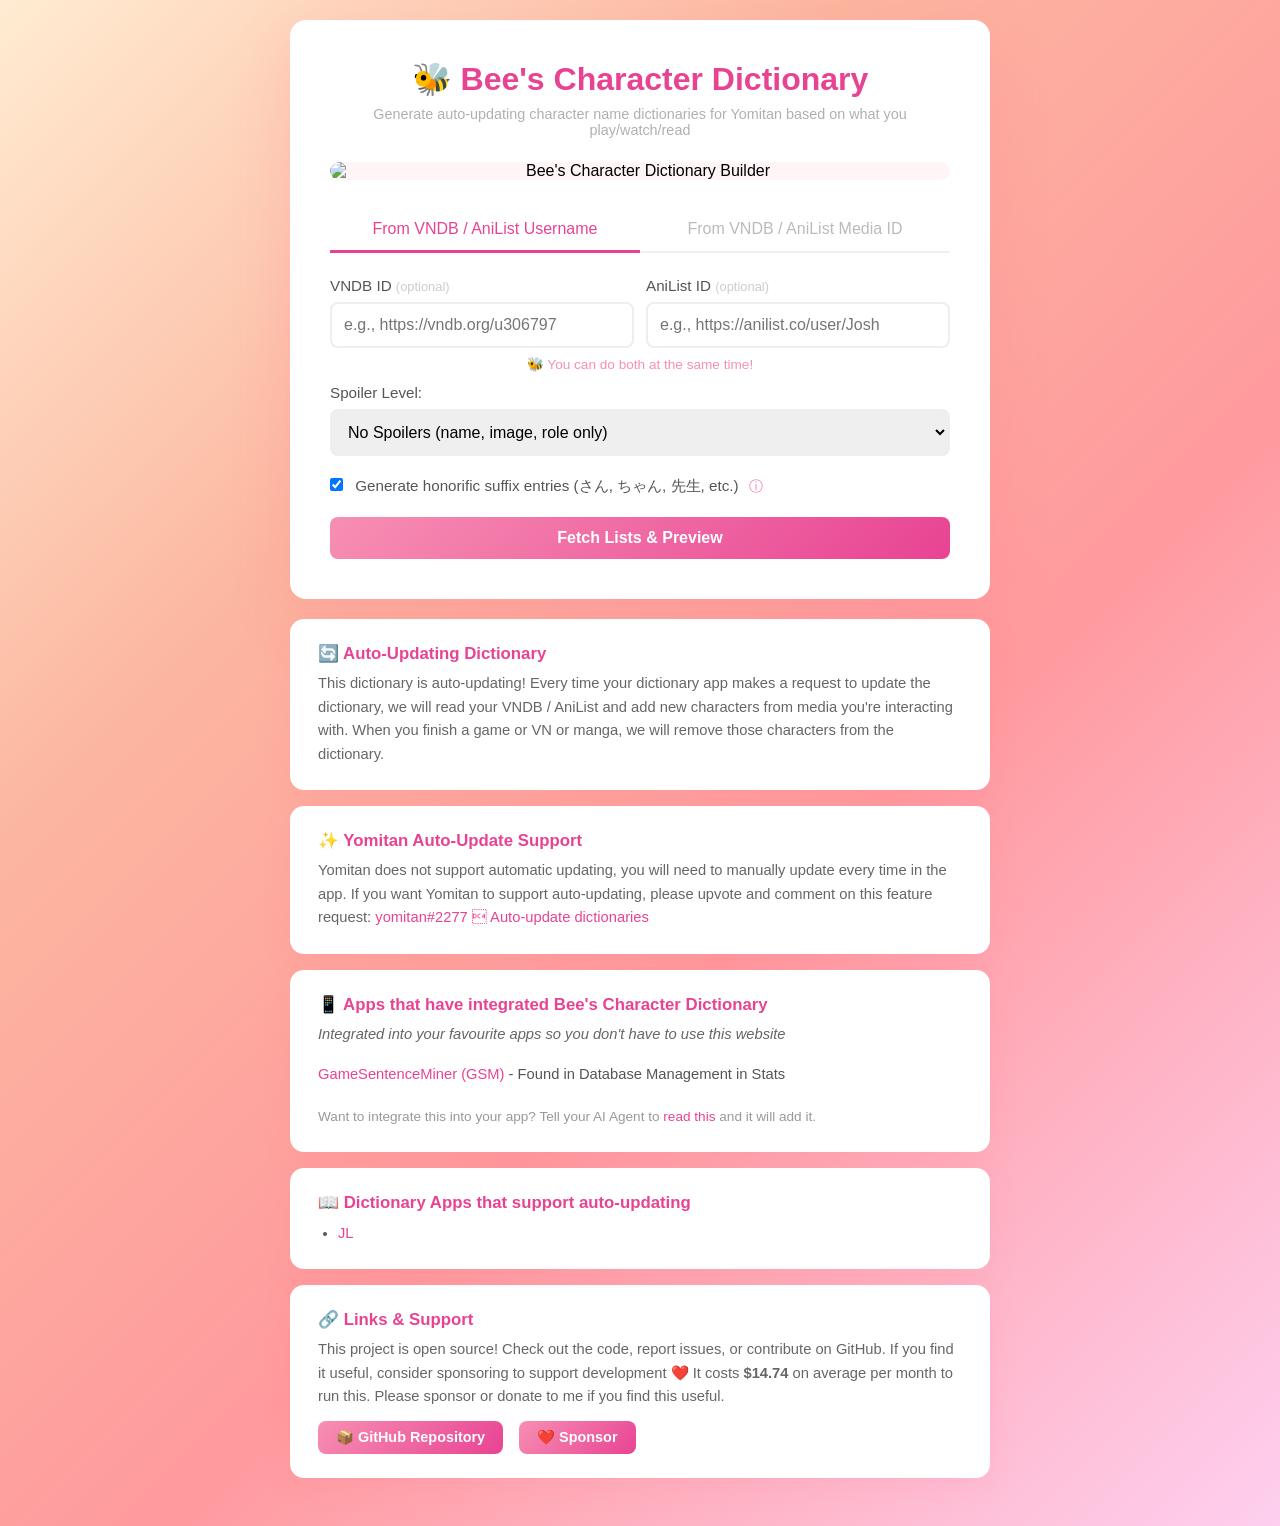
==== yomitan-dict-builder/static/index.html @ aa2c9778 "update docs" ====
<!DOCTYPE html>
<html lang="en">
<head>
    <meta charset="UTF-8">
    <meta name="viewport" content="width=device-width, initial-scale=1">
    <title>Bee's Character Dictionary</title>

    <!-- Social / Open Graph -->
    <meta property="og:type" content="website">
    <meta property="og:url" content="https://characterdictionary.tokyo/">
    <meta property="og:title" content="Bee's Character Dictionary">
    <meta property="og:description" content="Generate auto-updating character name dictionaries for Yomitan based on what you play/watch/read">
    <meta property="og:image" content="https://characterdictionary.tokyo/static/main_image.png">
    <meta property="og:image:width" content="1200">
    <meta property="og:image:height" content="630">

    <!-- Twitter Card -->
    <meta name="twitter:card" content="summary_large_image">
    <meta name="twitter:url" content="https://characterdictionary.tokyo/">
    <meta name="twitter:title" content="Bee's Character Dictionary">
    <meta name="twitter:description" content="Generate auto-updating character name dictionaries for Yomitan based on what you play/watch/read">
    <meta name="twitter:image" content="https://characterdictionary.tokyo/static/main_image.png">

    <!-- General meta -->
    <meta name="description" content="Generate auto-updating character name dictionaries for Yomitan based on what you play/watch/read">
    <meta name="theme-color" content="#e84393">

    <link rel="apple-touch-icon" sizes="180x180" href="/static/apple-touch-icon.png">
    <link rel="icon" type="image/png" sizes="32x32" href="/static/favicon-32x32.png">
    <link rel="icon" type="image/png" sizes="16x16" href="/static/favicon-16x16.png">
    <link rel="manifest" href="/static/site.webmanifest">
    <link rel="icon" href="/static/favicon.ico">
    <style>
        * { margin: 0; padding: 0; box-sizing: border-box; }
        body {
            font-family: -apple-system, BlinkMacSystemFont, "Segoe UI", Roboto, sans-serif;
            background: linear-gradient(135deg, #ffecd2 0%, #fcb69f 30%, #ff9a9e 60%, #fecfef 100%);
            min-height: 100vh;
            display: flex;
            flex-direction: column;
            align-items: center;
            justify-content: center;
            padding: 20px;
            gap: 20px;
        }
        .container {
            background: white;
            border-radius: 16px;
            box-shadow: 0 20px 60px rgba(255, 105, 135, 0.2);
            max-width: 700px;
            width: 100%;
            padding: 40px;
        }
        h1 { color: #e84393; margin-bottom: 8px; text-align: center; }
        .subtitle { color: #b0b0b0; text-align: center; margin-bottom: 24px; font-size: 0.9em; }

        /* Dictionary preview image */
        .dict-preview {
            margin-bottom: 28px;
            border-radius: 12px;
            overflow: hidden;
            text-align: center;
            background: #fff5f7;
        }
        .dict-preview img {
            width: 100%;
            height: auto;
            display: block;
            border-radius: 12px;
        }

        .tabs {
            display: flex;
            border-bottom: 2px solid #f0f0f0;
            margin-bottom: 24px;
        }
        .tab {
            flex: 1;
            padding: 12px;
            text-align: center;
            cursor: pointer;
            color: #bbb;
            font-weight: 500;
            transition: all 0.3s;
            border-bottom: 3px solid transparent;
            margin-bottom: -2px;
        }
        .tab.active {
            color: #e84393;
            border-bottom-color: #e84393;
        }
        .tab:hover:not(.active) { color: #777; }
        .tab-content { display: none; }
        .tab-content.active { display: block; }
        .form-group { margin-bottom: 20px; }
        .form-group.inline { display: flex; gap: 12px; }
        .form-group.inline > div { flex: 1; }
        label { display: block; margin-bottom: 8px; color: #555; font-weight: 500; font-size: 0.95em; }
        .label-hint { color: #ccc; font-weight: 400; font-size: 0.85em; }
        input, select {
            width: 100%;
            padding: 12px;
            border: 2px solid #eee;
            border-radius: 8px;
            font-size: 16px;
            transition: border-color 0.3s;
        }
        input:focus, select:focus { outline: none; border-color: #f78fb3; }
        button {
            width: 100%;
            padding: 12px;
            background: linear-gradient(135deg, #f78fb3 0%, #e84393 100%);
            color: white;
            border: none;
            border-radius: 8px;
            font-size: 16px;
            font-weight: 600;
            cursor: pointer;
            transition: transform 0.2s, opacity 0.2s;
        }
        button:hover { transform: translateY(-2px); }
        button:disabled { opacity: 0.6; cursor: not-allowed; transform: none; }
        .status { margin-top: 20px; padding: 12px; border-radius: 8px; display: none; font-size: 0.95em; }
        .status.show { display: block; }
        .status.success { background: #d4edda; color: #155724; }
        .status.error { background: #f8d7da; color: #721c24; }
        .status.loading { background: #fce4ec; color: #880e4f; }
        .progress-bar-container {
            margin-top: 12px;
            display: none;
            background: #fce4ec;
            border-radius: 8px;
            overflow: hidden;
            height: 24px;
        }
        .progress-bar-container.show { display: block; }
        .progress-bar {
            height: 100%;
            background: linear-gradient(135deg, #f78fb3 0%, #e84393 100%);
            transition: width 0.3s ease;
            display: flex;
            align-items: center;
            justify-content: center;
            color: white;
            font-size: 0.8em;
            font-weight: 600;
            min-width: 40px;
        }
        .media-preview {
            margin-top: 16px;
            display: none;
            max-height: 250px;
            overflow-y: auto;
            border: 1px solid #f0f0f0;
            border-radius: 8px;
        }
        .media-preview.show { display: block; }
        .media-preview-header {
            padding: 10px 14px;
            background: #fff5f7;
            font-weight: 600;
            color: #e84393;
            font-size: 0.9em;
            border-bottom: 1px solid #f0f0f0;
            position: sticky;
            top: 0;
        }
        .media-item {
            padding: 8px 14px;
            border-bottom: 1px solid #fafafa;
            font-size: 0.9em;
            display: flex;
            justify-content: space-between;
            align-items: center;
        }
        .media-item:last-child { border-bottom: none; }
        .media-item .title { color: #333; flex: 1; }
        .media-item .romaji { color: #aaa; font-size: 0.85em; margin-left: 8px; }
        .media-item .badge {
            font-size: 0.75em;
            padding: 2px 8px;
            border-radius: 10px;
            color: white;
            font-weight: 600;
            margin-left: 8px;
            white-space: nowrap;
        }
        .badge.vndb { background: #4a90d9; }
        .badge.anime { background: #e74c3c; }
        .badge.manga { background: #2ecc71; }
        #mediaTypeGroup { display: none; }
        .tooltip-icon {
            display: inline-flex;
            align-items: center;
            justify-content: center;
            width: 18px;
            height: 18px;
            font-size: 14px;
            color: #e84393;
            cursor: help;
            vertical-align: middle;
            margin-left: 4px;
            opacity: 0.7;
            transition: opacity 0.2s;
        }
        .tooltip-icon:hover { opacity: 1; }
        .or-divider {
            text-align: center;
            color: #ccc;
            margin: 4px 0;
            font-size: 0.85em;
        }

        /* Info cards */
        .info-cards {
            max-width: 700px;
            width: 100%;
            display: flex;
            flex-direction: column;
            gap: 16px;
        }
        .info-card {
            background: white;
            border-radius: 14px;
            padding: 24px 28px;
            box-shadow: 0 8px 30px rgba(255, 105, 135, 0.12);
        }
        .info-card h3 {
            color: #e84393;
            margin-bottom: 8px;
            font-size: 1.05em;
        }
        .info-card p {
            color: #666;
            font-size: 0.92em;
            line-height: 1.6;
        }
        .info-card a {
            color: #e84393;
            text-decoration: none;
            font-weight: 500;
        }
        .info-card a:hover {
            text-decoration: underline;
        }
        .footer-links {
            display: flex;
            gap: 16px;
            flex-wrap: wrap;
            margin-top: 4px;
        }
        .footer-links a {
            display: inline-flex;
            align-items: center;
            gap: 6px;
            padding: 8px 18px;
            background: linear-gradient(135deg, #f78fb3 0%, #e84393 100%);
            color: white;
            border-radius: 8px;
            font-weight: 600;
            font-size: 0.9em;
            text-decoration: none;
            transition: transform 0.2s;
        }
        .footer-links a:hover {
            transform: translateY(-2px);
            text-decoration: none;
            color: white;
        }
    </style>
</head>
<body>
    <div class="container">
        <h1>🐝 Bee's Character Dictionary</h1>
        <p class="subtitle">Generate auto-updating character name dictionaries for Yomitan based on what you play/watch/read</p>

        <!-- Main Header Image -->
        <div class="dict-preview">
            <img src="/static/main_image.png" alt="Bee's Character Dictionary Builder" style="max-height: 300px; object-fit: contain;">
        </div>

        <div class="tabs">
            <div class="tab active" data-tab="username">From VNDB / AniList Username</div>
            <div class="tab" data-tab="manual">From VNDB / AniList Media ID</div>
        </div>

        <!-- Tab 1: Username-based (Primary) -->
        <div class="tab-content active" id="tab-username">
            <div class="form-group inline">
                <div>
                    <label for="vndbUser">VNDB ID <span class="label-hint">(optional)</span></label>
                    <input type="text" id="vndbUser" placeholder="e.g., https://vndb.org/u306797">
                </div>
                <div>
                    <label for="anilistUser">AniList ID <span class="label-hint">(optional)</span></label>
                    <input type="text" id="anilistUser" placeholder="e.g., https://anilist.co/user/Josh">
                </div>
            </div>
            <p style="text-align: center; color: #f78fb3; font-size: 0.85em; margin-top: -12px; margin-bottom: 12px;">🐝 You can do both at the same time!</p>

            <div class="form-group">
                <label for="spoilerUsername">Spoiler Level:</label>
                <select id="spoilerUsername">
                    <option value="0">No Spoilers (name, image, role only)</option>
                    <option value="1">Minor Spoilers (+ description, stats)</option>
                    <option value="2">Full Spoilers (+ all traits, full description)</option>
                </select>
            </div>

            <div class="form-group">
                <label>
                    <input type="checkbox" id="honorificsUsername" checked style="width: auto; margin-right: 8px;">
                    Generate honorific suffix entries (さん, ちゃん, 先生, etc.)
                    <span class="tooltip-icon" title="If your character is called せいさん, some dictionaries will show the longest match which is 生産. This checkbox will make the characters name the longest match." onclick="alert('If your character is called せいさん, some dictionaries will show the longest match which is 生産. This checkbox will make the characters name the longest match.')">ⓘ</span>
                </label>
            </div>

            <button id="fetchListsBtn" onclick="fetchLists()">Fetch Lists & Preview</button>

            <div class="media-preview" id="mediaPreview">
                <div class="media-preview-header" id="mediaPreviewHeader">In-Progress Media (0)</div>
                <div id="mediaPreviewList"></div>
            </div>

            <button id="generateFromUsernameBtn" style="display:none; margin-top: 12px;" onclick="generateFromUsername()">Generate Dictionary</button>

            <div class="progress-bar-container" id="progressContainer">
                <div class="progress-bar" id="progressBar" style="width: 0%"></div>
            </div>

            <div class="status" id="statusUsername"></div>
        </div>

        <!-- Tab 2: Manual Media ID (Secondary) -->
        <div class="tab-content" id="tab-manual">
            <form id="dictForm">
                <div class="form-group">
                    <label for="source">Source:</label>
                    <select id="source" name="source" required>
                        <option value="vndb">VNDB (Visual Novel Database)</option>
                        <option value="anilist">AniList (Anime/Manga/Light Novels)</option>
                    </select>
                </div>

                <div class="form-group" id="mediaTypeGroup">
                    <label for="mediaType">Media Type:</label>
                    <select id="mediaType" name="mediaType">
                        <option value="ANIME">Anime</option>
                        <option value="MANGA">Manga / Light Novel</option>
                    </select>
                </div>

                <div class="form-group">
                    <label for="id">Media ID:</label>
                    <input type="text" id="id" name="id" placeholder="e.g., v17, 9253, or https://anilist.co/anime/9253" required>
                </div>

                <div class="form-group">
                    <label for="spoiler">Spoiler Level:</label>
                    <select id="spoiler" name="spoiler">
                        <option value="0">No Spoilers (name, image, role only)</option>
                        <option value="1">Minor Spoilers (+ description, stats)</option>
                        <option value="2">Full Spoilers (+ all traits, full description)</option>
                    </select>
                </div>

                <div class="form-group">
                    <label>
                        <input type="checkbox" id="honorificsManual" checked style="width: auto; margin-right: 8px;">
                        Generate honorific suffix entries (さん, ちゃん, 先生, etc.)
                        <span class="tooltip-icon" title="If your character is called せいさん, some dictionaries will show the longest match which is 生産. This checkbox will make the characters name the longest match." onclick="alert('If your character is called せいさん, some dictionaries will show the longest match which is 生産. This checkbox will make the characters name the longest match.')">ⓘ</span>
                    </label>
                </div>

                <button type="submit" id="submitBtn">Generate Dictionary</button>
            </form>

            <div class="status" id="statusManual"></div>
        </div>
    </div>

    <!-- Info Cards -->
    <div class="info-cards">
        <div class="info-card">
            <h3>🔄 Auto-Updating Dictionary</h3>
            <p>
                This dictionary is auto-updating! Every time your dictionary app makes a request to update
                the dictionary, we will read your VNDB / AniList and add new characters from media you're
                interacting with. When you finish a game or VN or manga, we will remove those characters
                from the dictionary.
            </p>
        </div>

        <div class="info-card">
            <h3>✨ Yomitan Auto-Update Support</h3>
            <p>
                Yomitan does not support automatic updating, you will need to manually update every time in the app.
                If you want Yomitan to support auto-updating, please upvote and comment on this feature request:
                <a href="https://github.com/yomidevs/yomitan/issues/2277" target="_blank" rel="noopener">
                    yomitan#2277  Auto-update dictionaries
                </a>
            </p>
        </div>

        <div class="info-card">
            <h3>📱 Apps that have integrated Bee's Character Dictionary</h3>
            <p style="margin-bottom: 12px; font-style: italic;">
                Integrated into your favourite apps so you don't have to use this website
            </p>
            <ul style="list-style: none; padding: 0; margin-bottom: 16px;">
                <li style="padding: 8px 0; color: #555; font-size: 0.92em;">
                    <strong><a href='https://github.com/bpwhelan/GameSentenceMiner' target='_blank' rel='noopener'>GameSentenceMiner (GSM)</a></strong> - Found in Database Management in Stats
                </li>
            </ul>
            <p style="font-size: 0.85em; color: #999;">
                Want to integrate this into your app? Tell your AI Agent to
                <a href="https://github.com/bee-san/Japanese_Character_Name_Dictionary/blob/0f80bf30df432e4145dee1e53f1b296e6bc93ef8/agents_read_me.md" target="_blank" rel="noopener">
                    read this
                </a> and it will add it.
            </p>
        </div>

        <div class="info-card">
            <h3>📖 Dictionary Apps that support auto-updating</h3>
            <ul style="padding-left: 20px;">
                <li style="padding: 4px 0; color: #555; font-size: 0.92em;">
                    <a href='https://github.com/rampaa/JL' target='_blank' rel='noopener'>JL</a>
                </li>
            </ul>
        </div>

        <div class="info-card">
            <h3>🔗 Links & Support</h3>
            <p style="margin-bottom: 12px;">
                This project is open source! Check out the code, report issues, or contribute on GitHub.
                If you find it useful, consider sponsoring to support development ❤️ 
                It costs <b>$14.74</b> on average per month to run this. Please sponsor or donate to me if you find this useful.
            </p>
            <div class="footer-links">
                <a href="https://github.com/bee-san/Japanese_Character_Name_Dictionary" target="_blank" rel="noopener">
                    📦 GitHub Repository
                </a>
                <a href="https://github.com/sponsors/bee-san" target="_blank" rel="noopener">
                     ❤️ Sponsor
                </a>
            </div>
        </div>
    </div>

    <div style="text-align: center; color: #ccc; font-size: 0.8em; margin-top: 8px;" id="buildInfo"></div>

    <script>
        // === Fetch and display build timestamp ===
        fetch('/api/build-info')
            .then(r => r.json())
            .then(data => {
                if (data.build_time && data.build_time !== 'unknown') {
                    document.getElementById('buildInfo').textContent = 'Build: ' + data.build_time;
                }
            })
            .catch(() => {});

        // === Tab switching ===
        document.querySelectorAll('.tab').forEach(tab => {
            tab.addEventListener('click', () => {
                document.querySelectorAll('.tab').forEach(t => t.classList.remove('active'));
                document.querySelectorAll('.tab-content').forEach(c => c.classList.remove('active'));
                tab.classList.add('active');
                document.getElementById('tab-' + tab.dataset.tab).classList.add('active');
            });
        });

        // === Manual tab: show/hide media type ===
        document.getElementById('source').addEventListener('change', function() {
            document.getElementById('mediaTypeGroup').style.display =
                this.value === 'anilist' ? 'block' : 'none';
        });

        // === Username tab: Fetch lists ===
        async function fetchLists() {
            const vndbUser = document.getElementById('vndbUser').value.trim();
            const anilistUser = document.getElementById('anilistUser').value.trim();
            const status = document.getElementById('statusUsername');
            const fetchBtn = document.getElementById('fetchListsBtn');
            const genBtn = document.getElementById('generateFromUsernameBtn');
            const preview = document.getElementById('mediaPreview');

            if (!vndbUser && !anilistUser) {
                status.textContent = 'Please enter at least one username.';
                status.className = 'status show error';
                return;
            }

            fetchBtn.disabled = true;
            fetchBtn.textContent = 'Fetching...';
            status.textContent = 'Fetching user lists...';
            status.className = 'status show loading';
            genBtn.style.display = 'none';
            preview.classList.remove('show');

            try {
                let url = '/api/user-lists?';
                const params = [];
                if (vndbUser) params.push('vndb_user=' + encodeURIComponent(vndbUser));
                if (anilistUser) params.push('anilist_user=' + encodeURIComponent(anilistUser));
                url += params.join('&');

                const response = await fetch(url);
                const data = await response.json();

                if (data.error) {
                    throw new Error(data.error);
                }

                const entries = data.entries || [];

                if (entries.length === 0) {
                    status.textContent = 'No in-progress media found. Make sure you have titles marked as "Playing" (VNDB) or "Watching/Reading" (AniList).';
                    status.className = 'status show error';
                    return;
                }

                // Show preview
                const header = document.getElementById('mediaPreviewHeader');
                header.textContent = `In-Progress Media (${entries.length})`;

                const list = document.getElementById('mediaPreviewList');
                list.innerHTML = '';

                entries.forEach(entry => {
                    const item = document.createElement('div');
                    item.className = 'media-item';

                    const badgeClass = entry.source === 'vndb' ? 'vndb' : entry.media_type;
                    const badgeText = entry.source === 'vndb' ? 'VN' :
                        entry.media_type === 'anime' ? 'Anime' : 'Manga';

                    item.innerHTML = `
                        <span class="title">${escapeHtml(entry.title)}</span>
                        ${entry.title_romaji && entry.title_romaji !== entry.title
                            ? `<span class="romaji">${escapeHtml(entry.title_romaji)}</span>`
                            : ''}
                        <span class="badge ${badgeClass}">${badgeText}</span>
                    `;
                    list.appendChild(item);
                });

                preview.classList.add('show');
                genBtn.style.display = 'block';

                let msg = `Found ${entries.length} in-progress title${entries.length !== 1 ? 's' : ''}.`;
                if (data.errors && data.errors.length > 0) {
                    msg += ` (Warnings: ${data.errors.join('; ')})`;
                }
                status.textContent = msg;
                status.className = 'status show success';

            } catch (err) {
                status.textContent = `Error: ${err.message}`;
                status.className = 'status show error';
            } finally {
                fetchBtn.disabled = false;
                fetchBtn.textContent = 'Fetch Lists & Preview';
            }
        }

        // === Username tab: Generate dictionary with SSE progress ===
        function generateFromUsername() {
            const vndbUser = document.getElementById('vndbUser').value.trim();
            const anilistUser = document.getElementById('anilistUser').value.trim();
            const spoiler = document.getElementById('spoilerUsername').value;
            const honorifics = document.getElementById('honorificsUsername').checked;
            const status = document.getElementById('statusUsername');
            const genBtn = document.getElementById('generateFromUsernameBtn');
            const fetchBtn = document.getElementById('fetchListsBtn');
            const progressContainer = document.getElementById('progressContainer');
            const progressBar = document.getElementById('progressBar');

            genBtn.disabled = true;
            genBtn.textContent = 'Generating...';
            fetchBtn.disabled = true;
            progressContainer.classList.add('show');
            progressBar.style.width = '0%';
            progressBar.textContent = '';
            status.innerHTML = 'Starting dictionary generation... Sorry for the wait — we rate-limit our requests to be kind to VNDB and AniList, who generously provide their APIs for free. 💛';
            status.className = 'status show loading';

            let url = '/api/generate-stream?spoiler_level=' + spoiler;
            if (vndbUser) url += '&vndb_user=' + encodeURIComponent(vndbUser);
            if (anilistUser) url += '&anilist_user=' + encodeURIComponent(anilistUser);
            if (!honorifics) url += '&honorifics=false';

            const eventSource = new EventSource(url);

            eventSource.addEventListener('progress', (e) => {
                const data = JSON.parse(e.data);
                const pct = Math.round((data.current / data.total) * 100);
                progressBar.style.width = pct + '%';
                progressBar.textContent = `${data.current}/${data.total}`;
                status.textContent = `Processing ${data.current}/${data.total}: ${data.title}`;
                status.className = 'status show loading';
            });

            eventSource.addEventListener('complete', async (e) => {
                eventSource.close();
                const data = JSON.parse(e.data);
                progressBar.style.width = '100%';
                progressBar.textContent = 'Done!';
                status.textContent = 'Downloading dictionary...';

                try {
                    const response = await fetch('/api/download?token=' + encodeURIComponent(data.token));
                    if (!response.ok) throw new Error('Download failed');

                    const blob = await response.blob();
                    const downloadUrl = window.URL.createObjectURL(blob);
                    const a = document.createElement('a');
                    a.href = downloadUrl;
                    a.download = 'bee_characters.zip';
                    document.body.appendChild(a);
                    a.click();
                    a.remove();
                    window.URL.revokeObjectURL(downloadUrl);

                    status.textContent = 'Dictionary downloaded! Import the ZIP into Yomitan.';
                    status.className = 'status show success';
                } catch (err) {
                    status.textContent = `Download error: ${err.message}`;
                    status.className = 'status show error';
                } finally {
                    genBtn.disabled = false;
                    genBtn.textContent = 'Generate Dictionary';
                    fetchBtn.disabled = false;
                }
            });

            eventSource.addEventListener('error', (e) => {
                // Check if it's a custom error event or connection error
                if (e.data) {
                    const data = JSON.parse(e.data);
                    status.textContent = `Error: ${data.error}`;
                } else {
                    status.textContent = 'Connection error. Please try again.';
                }
                status.className = 'status show error';
                eventSource.close();
                genBtn.disabled = false;
                genBtn.textContent = 'Generate Dictionary';
                fetchBtn.disabled = false;
                progressContainer.classList.remove('show');
            });

            eventSource.onerror = () => {
                // This fires on connection close too, ignore if already handled
                if (genBtn.disabled) {
                    // Still running, this is a real error
                    eventSource.close();
                    status.textContent = 'Connection lost. Please try again.';
                    status.className = 'status show error';
                    genBtn.disabled = false;
                    genBtn.textContent = 'Generate Dictionary';
                    fetchBtn.disabled = false;
                    progressContainer.classList.remove('show');
                }
            };
        }

        // === Manual tab: Single media generation ===
        document.getElementById('dictForm').addEventListener('submit', async (e) => {
            e.preventDefault();

            const source = document.getElementById('source').value;
            const id = document.getElementById('id').value.trim();
            const spoiler = document.getElementById('spoiler').value;
            const mediaType = document.getElementById('mediaType').value;
            const honorifics = document.getElementById('honorificsManual').checked;
            const submitBtn = document.getElementById('submitBtn');
            const status = document.getElementById('statusManual');

            if (!id) {
                status.textContent = 'Please enter a media ID';
                status.className = 'status show error';
                return;
            }

            submitBtn.disabled = true;
            submitBtn.textContent = 'Generating...';
            status.innerHTML = 'Fetching characters and building dictionary... Sorry for the wait — we rate-limit our requests to be kind to VNDB and AniList, who generously provide their APIs for free. 💛';
            status.className = 'status show loading';

            try {
                let url = `/api/yomitan-dict?source=${source}&id=${encodeURIComponent(id)}&spoiler_level=${spoiler}`;
                if (source === 'anilist') {
                    url += `&media_type=${mediaType}`;
                }
                if (!honorifics) {
                    url += '&honorifics=false';
                }

                const response = await fetch(url);

                if (!response.ok) {
                    const text = await response.text();
                    throw new Error(text || `HTTP ${response.status}`);
                }

                const blob = await response.blob();
                const downloadUrl = window.URL.createObjectURL(blob);
                const a = document.createElement('a');
                a.href = downloadUrl;
                a.download = `yomitan_${source}_${id}.zip`;
                document.body.appendChild(a);
                a.click();
                a.remove();
                window.URL.revokeObjectURL(downloadUrl);

                status.textContent = 'Dictionary downloaded! Import the ZIP into Yomitan.';
                status.className = 'status show success';
            } catch (err) {
                status.textContent = `Error: ${err.message}`;
                status.className = 'status show error';
            } finally {
                submitBtn.disabled = false;
                submitBtn.textContent = 'Generate Dictionary';
            }
        });

        function escapeHtml(text) {
            const div = document.createElement('div');
            div.textContent = text;
            return div.innerHTML;
        }
    </script>
</body>
</html>
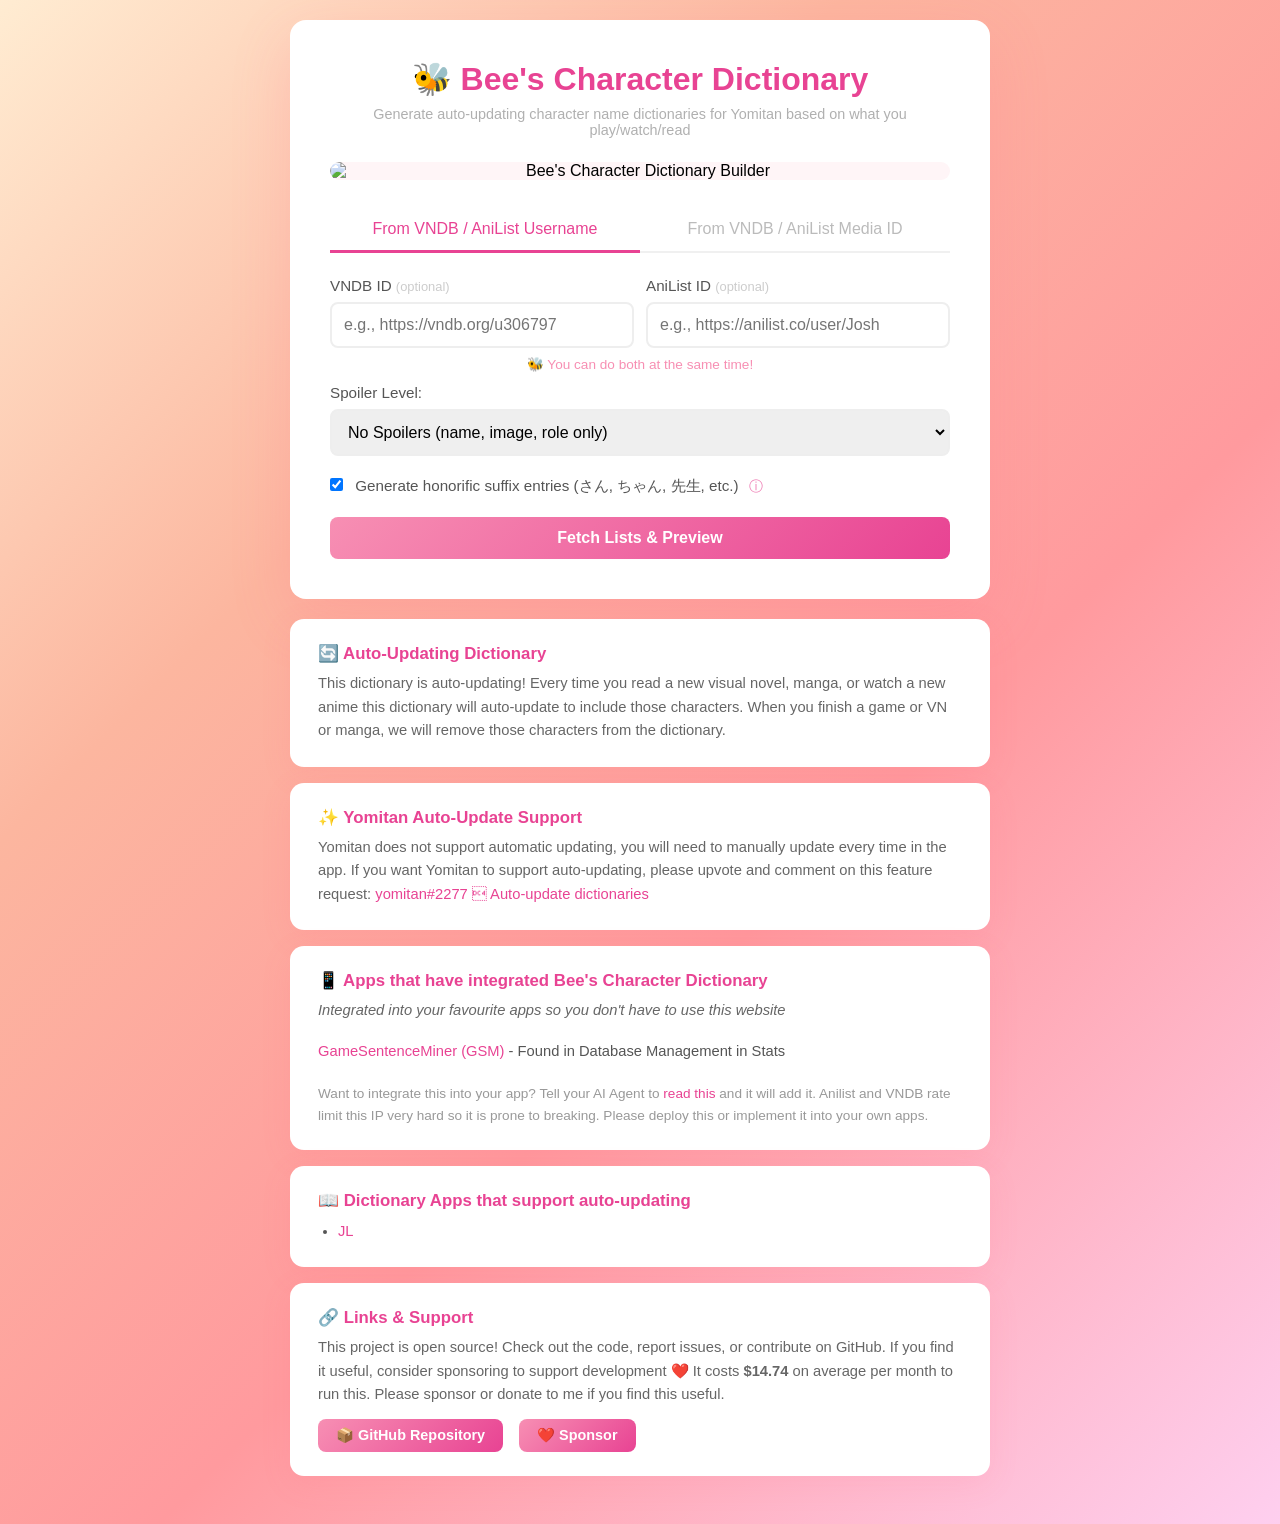
==== commit 4123ac4e: "make it really really obvious this is auto updating Updated the description for Open Graph metadata " ====
--- a/yomitan-dict-builder/static/index.html
+++ b/yomitan-dict-builder/static/index.html
@@ -9,7 +9,7 @@
     <meta property="og:type" content="website">
     <meta property="og:url" content="https://characterdictionary.tokyo/">
     <meta property="og:title" content="Bee's Character Dictionary">
-    <meta property="og:description" content="Generate auto-updating character name dictionaries for Yomitan based on what you play/watch/read">
+    <meta property="og:description" content="Generate auto-updating character name dictionaries for Yomitan based on what you are currently playing/reading">
     <meta property="og:image" content="https://characterdictionary.tokyo/static/main_image.png">
     <meta property="og:image:width" content="1200">
     <meta property="og:image:height" content="630">
@@ -384,9 +384,8 @@
         <div class="info-card">
             <h3>🔄 Auto-Updating Dictionary</h3>
             <p>
-                This dictionary is auto-updating! Every time your dictionary app makes a request to update
-                the dictionary, we will read your VNDB / AniList and add new characters from media you're
-                interacting with. When you finish a game or VN or manga, we will remove those characters
+                This dictionary is auto-updating! Every time you read a new visual novel, manga, or watch a new anime this dictionary will auto-update to include those characters.
+                When you finish a game or VN or manga, we will remove those characters
                 from the dictionary.
             </p>
         </div>
@@ -417,6 +416,7 @@
                 <a href="https://github.com/bee-san/Japanese_Character_Name_Dictionary/blob/0f80bf30df432e4145dee1e53f1b296e6bc93ef8/agents_read_me.md" target="_blank" rel="noopener">
                     read this
                 </a> and it will add it.
+                Anilist and VNDB rate limit this IP very hard so it is prone to breaking. Please deploy this or implement it into your own apps.
             </p>
         </div>
 
@@ -732,4 +732,4 @@
         }
     </script>
 </body>
-</html>+</html>
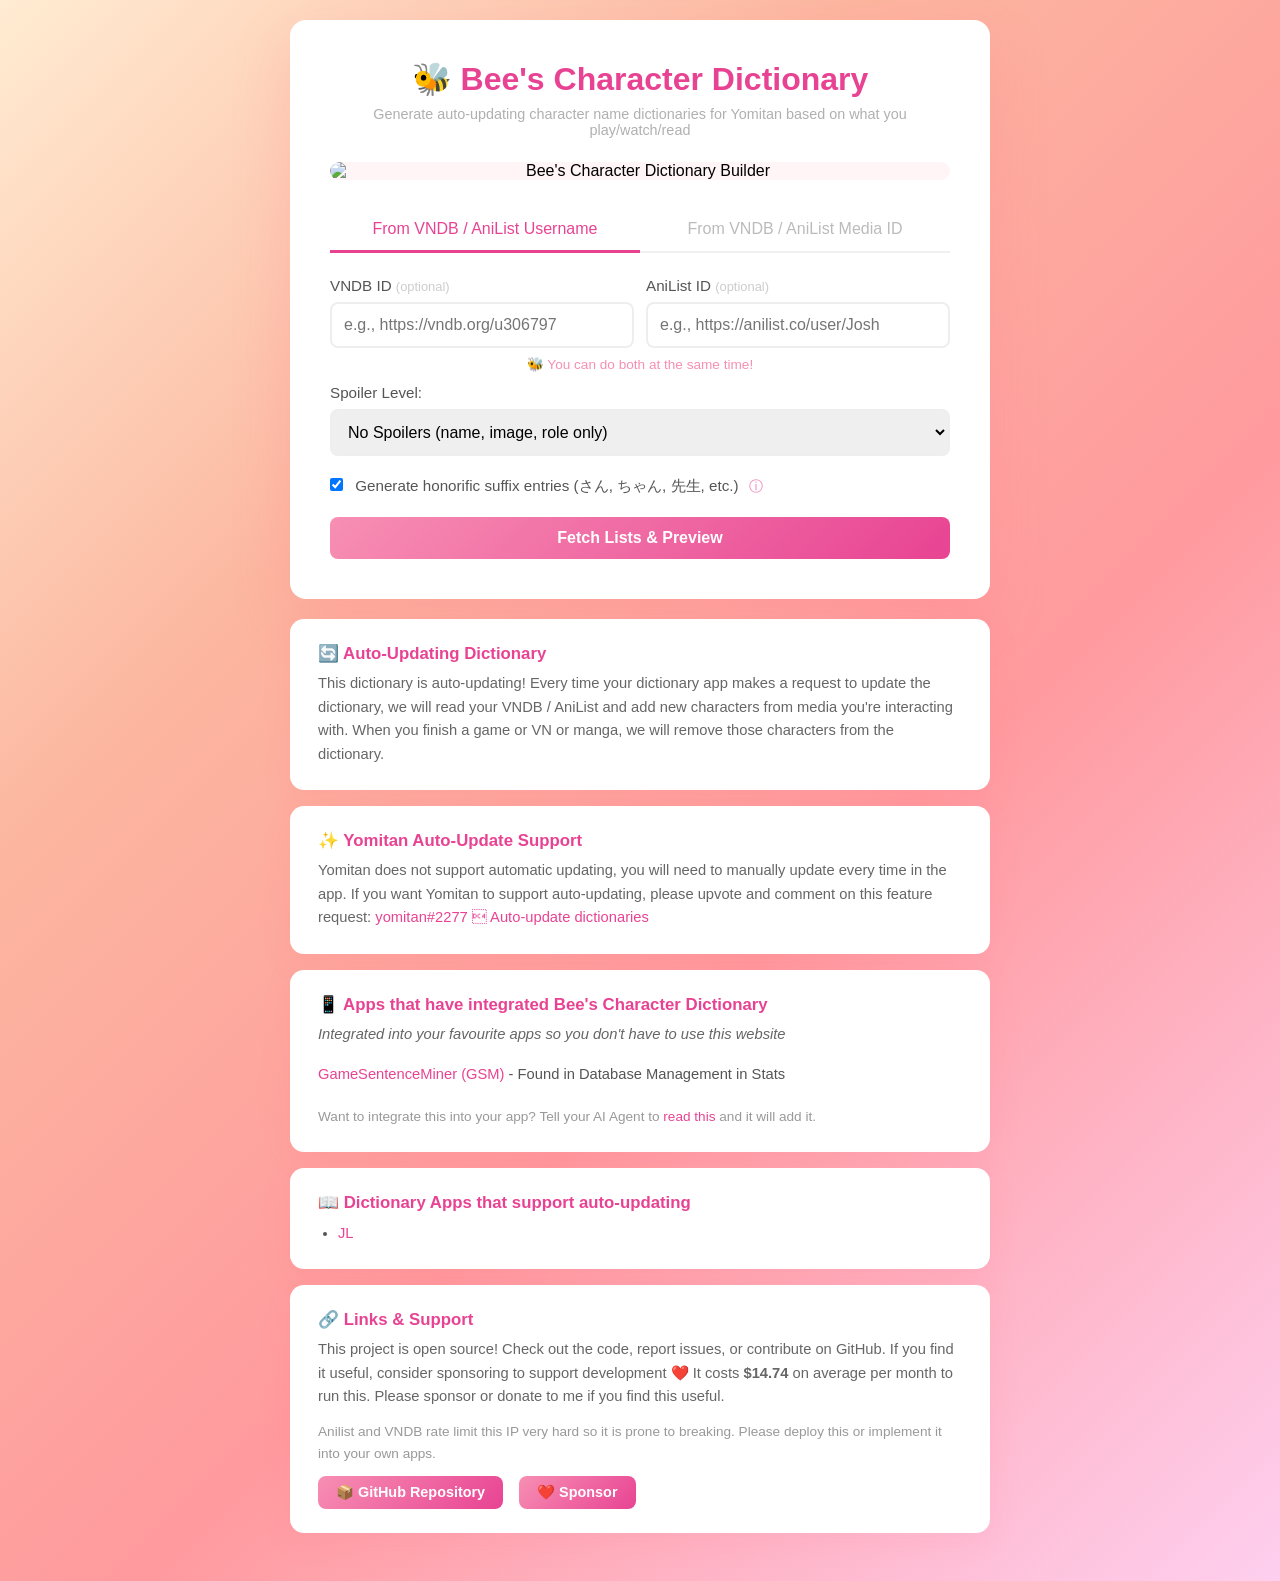
==== commit 48797cd5: "added mobile stuff" ====
--- a/yomitan-dict-builder/static/index.html
+++ b/yomitan-dict-builder/static/index.html
@@ -9,7 +9,7 @@
     <meta property="og:type" content="website">
     <meta property="og:url" content="https://characterdictionary.tokyo/">
     <meta property="og:title" content="Bee's Character Dictionary">
-    <meta property="og:description" content="Generate auto-updating character name dictionaries for Yomitan based on what you are currently playing/reading">
+    <meta property="og:description" content="Generate auto-updating character name dictionaries for Yomitan based on what you play/watch/read">
     <meta property="og:image" content="https://characterdictionary.tokyo/static/main_image.png">
     <meta property="og:image:width" content="1200">
     <meta property="og:image:height" content="630">
@@ -211,6 +211,30 @@
             font-size: 0.85em;
         }
 
+        /* Mobile responsiveness */
+        @media (max-width: 600px) {
+            .form-group.inline {
+                flex-direction: column;
+                gap: 0;
+            }
+            .media-item {
+                flex-wrap: wrap;
+                gap: 4px;
+            }
+            .media-item .title {
+                min-width: 0;
+                flex-basis: calc(100% - 70px);
+            }
+            .media-item .romaji {
+                margin-left: 0;
+                flex-basis: 100%;
+                order: 3;
+            }
+            .media-item .badge {
+                margin-left: auto;
+            }
+        }
+
         /* Info cards */
         .info-cards {
             max-width: 700px;
@@ -384,8 +408,9 @@
         <div class="info-card">
             <h3>🔄 Auto-Updating Dictionary</h3>
             <p>
-                This dictionary is auto-updating! Every time you read a new visual novel, manga, or watch a new anime this dictionary will auto-update to include those characters.
-                When you finish a game or VN or manga, we will remove those characters
+                This dictionary is auto-updating! Every time your dictionary app makes a request to update
+                the dictionary, we will read your VNDB / AniList and add new characters from media you're
+                interacting with. When you finish a game or VN or manga, we will remove those characters
                 from the dictionary.
             </p>
         </div>
@@ -416,7 +441,6 @@
                 <a href="https://github.com/bee-san/Japanese_Character_Name_Dictionary/blob/0f80bf30df432e4145dee1e53f1b296e6bc93ef8/agents_read_me.md" target="_blank" rel="noopener">
                     read this
                 </a> and it will add it.
-                Anilist and VNDB rate limit this IP very hard so it is prone to breaking. Please deploy this or implement it into your own apps.
             </p>
         </div>
 
@@ -435,6 +459,9 @@
                 This project is open source! Check out the code, report issues, or contribute on GitHub.
                 If you find it useful, consider sponsoring to support development ❤️ 
                 It costs <b>$14.74</b> on average per month to run this. Please sponsor or donate to me if you find this useful.
+            </p>
+            <p style="margin-bottom: 12px; font-size: 0.85em; color: #999;">
+                Anilist and VNDB rate limit this IP very hard so it is prone to breaking. Please deploy this or implement it into your own apps.
             </p>
             <div class="footer-links">
                 <a href="https://github.com/bee-san/Japanese_Character_Name_Dictionary" target="_blank" rel="noopener">
@@ -732,4 +759,4 @@
         }
     </script>
 </body>
-</html>
+</html>
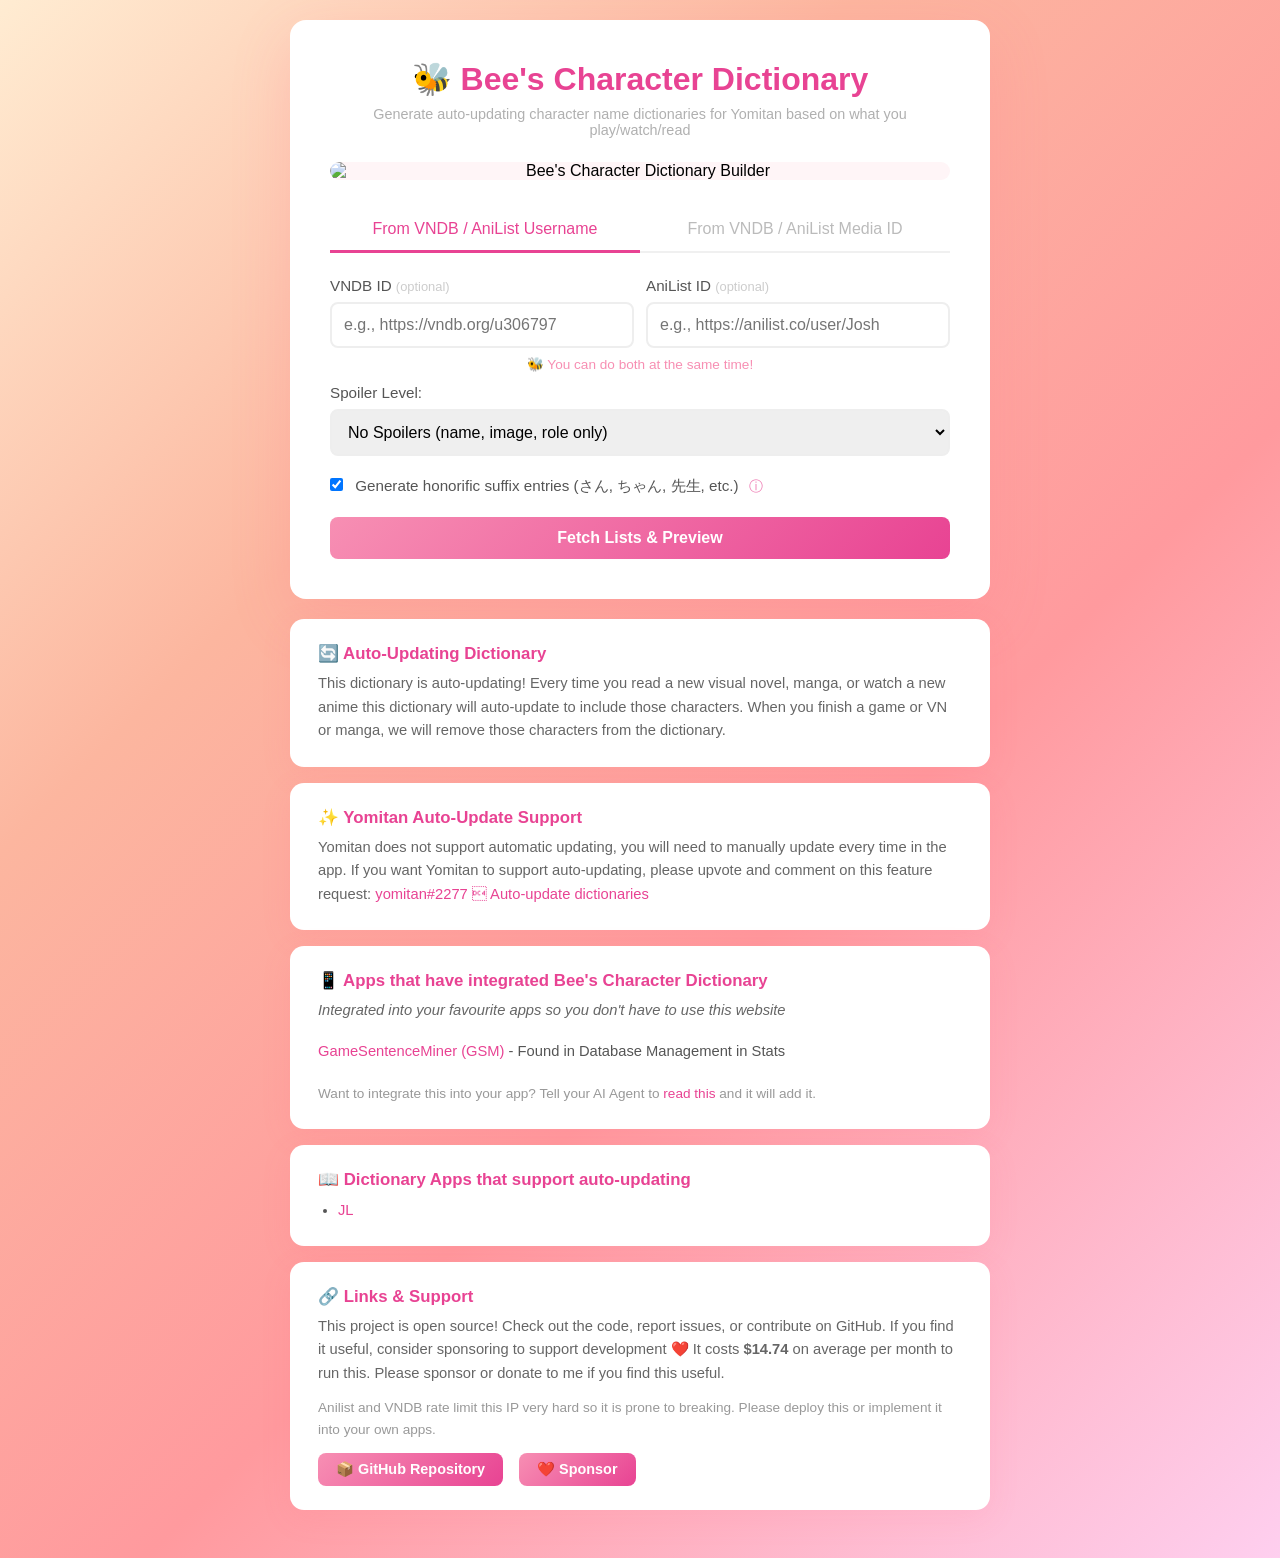
==== commit b0e48508: "Merge remote-tracking branch 'refs/remotes/origin/main'" ====
--- a/yomitan-dict-builder/static/index.html
+++ b/yomitan-dict-builder/static/index.html
@@ -9,7 +9,7 @@
     <meta property="og:type" content="website">
     <meta property="og:url" content="https://characterdictionary.tokyo/">
     <meta property="og:title" content="Bee's Character Dictionary">
-    <meta property="og:description" content="Generate auto-updating character name dictionaries for Yomitan based on what you play/watch/read">
+    <meta property="og:description" content="Generate auto-updating character name dictionaries for Yomitan based on what you are currently playing/reading">
     <meta property="og:image" content="https://characterdictionary.tokyo/static/main_image.png">
     <meta property="og:image:width" content="1200">
     <meta property="og:image:height" content="630">
@@ -408,9 +408,8 @@
         <div class="info-card">
             <h3>🔄 Auto-Updating Dictionary</h3>
             <p>
-                This dictionary is auto-updating! Every time your dictionary app makes a request to update
-                the dictionary, we will read your VNDB / AniList and add new characters from media you're
-                interacting with. When you finish a game or VN or manga, we will remove those characters
+                This dictionary is auto-updating! Every time you read a new visual novel, manga, or watch a new anime this dictionary will auto-update to include those characters.
+                When you finish a game or VN or manga, we will remove those characters
                 from the dictionary.
             </p>
         </div>
@@ -759,4 +758,4 @@
         }
     </script>
 </body>
-</html>+</html>
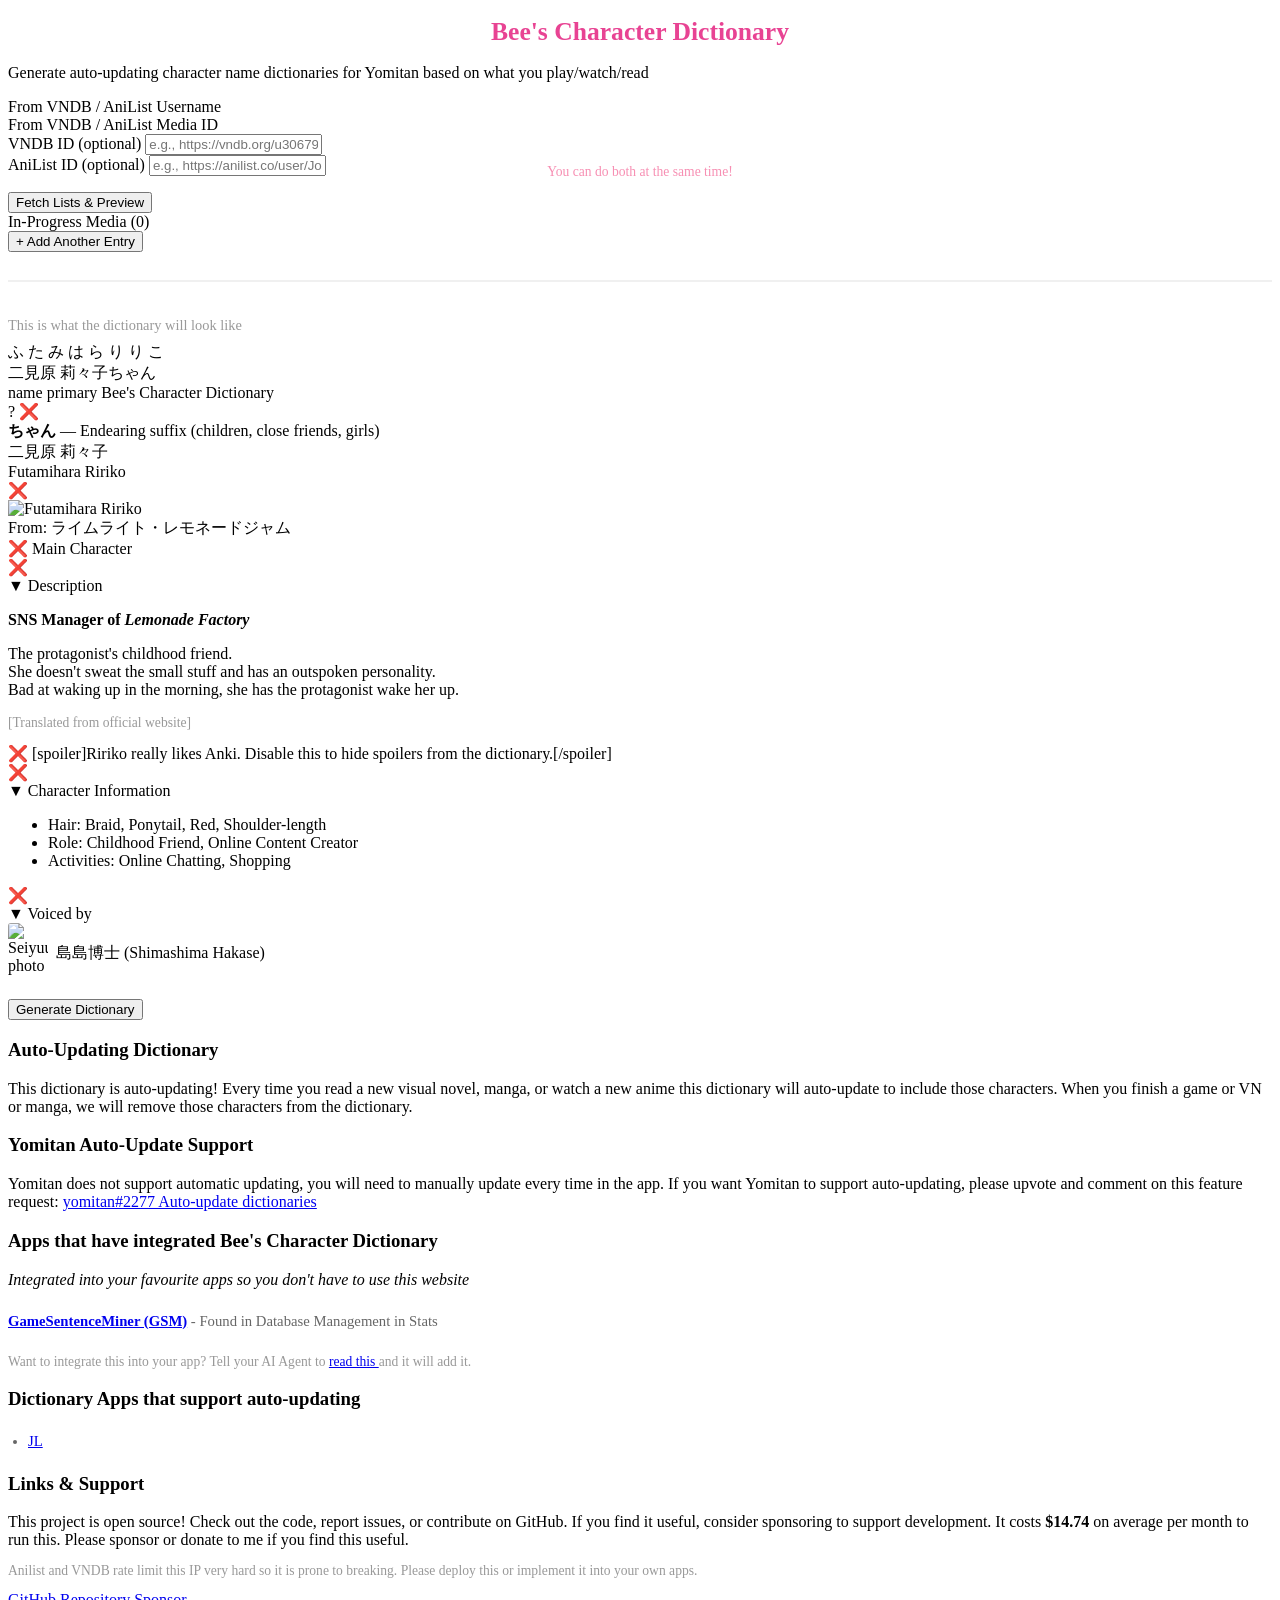
==== commit ac04ad2c: "deduplicate and fix seiyuu" ====
--- a/yomitan-dict-builder/static/index.html
+++ b/yomitan-dict-builder/static/index.html
@@ -30,383 +30,175 @@
     <link rel="icon" type="image/png" sizes="16x16" href="/static/favicon-16x16.png">
     <link rel="manifest" href="/static/site.webmanifest">
     <link rel="icon" href="/static/favicon.ico">
-    <style>
-        * { margin: 0; padding: 0; box-sizing: border-box; }
-        body {
-            font-family: -apple-system, BlinkMacSystemFont, "Segoe UI", Roboto, sans-serif;
-            background: linear-gradient(135deg, #ffecd2 0%, #fcb69f 30%, #ff9a9e 60%, #fecfef 100%);
-            min-height: 100vh;
-            display: flex;
-            flex-direction: column;
-            align-items: center;
-            justify-content: center;
-            padding: 20px;
-            gap: 20px;
-        }
-        .container {
-            background: white;
-            border-radius: 16px;
-            box-shadow: 0 20px 60px rgba(255, 105, 135, 0.2);
-            max-width: 700px;
-            width: 100%;
-            padding: 40px;
-        }
-        h1 { color: #e84393; margin-bottom: 8px; text-align: center; }
-        .subtitle { color: #b0b0b0; text-align: center; margin-bottom: 24px; font-size: 0.9em; }
-
-        /* Dictionary preview image */
-        .dict-preview {
-            margin-bottom: 28px;
-            border-radius: 12px;
-            overflow: hidden;
-            text-align: center;
-            background: #fff5f7;
-        }
-        .dict-preview img {
-            width: 100%;
-            height: auto;
-            display: block;
-            border-radius: 12px;
-        }
-
-        .tabs {
-            display: flex;
-            border-bottom: 2px solid #f0f0f0;
-            margin-bottom: 24px;
-        }
-        .tab {
-            flex: 1;
-            padding: 12px;
-            text-align: center;
-            cursor: pointer;
-            color: #bbb;
-            font-weight: 500;
-            transition: all 0.3s;
-            border-bottom: 3px solid transparent;
-            margin-bottom: -2px;
-        }
-        .tab.active {
-            color: #e84393;
-            border-bottom-color: #e84393;
-        }
-        .tab:hover:not(.active) { color: #777; }
-        .tab-content { display: none; }
-        .tab-content.active { display: block; }
-        .form-group { margin-bottom: 20px; }
-        .form-group.inline { display: flex; gap: 12px; }
-        .form-group.inline > div { flex: 1; }
-        label { display: block; margin-bottom: 8px; color: #555; font-weight: 500; font-size: 0.95em; }
-        .label-hint { color: #ccc; font-weight: 400; font-size: 0.85em; }
-        input, select {
-            width: 100%;
-            padding: 12px;
-            border: 2px solid #eee;
-            border-radius: 8px;
-            font-size: 16px;
-            transition: border-color 0.3s;
-        }
-        input:focus, select:focus { outline: none; border-color: #f78fb3; }
-        button {
-            width: 100%;
-            padding: 12px;
-            background: linear-gradient(135deg, #f78fb3 0%, #e84393 100%);
-            color: white;
-            border: none;
-            border-radius: 8px;
-            font-size: 16px;
-            font-weight: 600;
-            cursor: pointer;
-            transition: transform 0.2s, opacity 0.2s;
-        }
-        button:hover { transform: translateY(-2px); }
-        button:disabled { opacity: 0.6; cursor: not-allowed; transform: none; }
-        .status { margin-top: 20px; padding: 12px; border-radius: 8px; display: none; font-size: 0.95em; }
-        .status.show { display: block; }
-        .status.success { background: #d4edda; color: #155724; }
-        .status.error { background: #f8d7da; color: #721c24; }
-        .status.loading { background: #fce4ec; color: #880e4f; }
-        .progress-bar-container {
-            margin-top: 12px;
-            display: none;
-            background: #fce4ec;
-            border-radius: 8px;
-            overflow: hidden;
-            height: 24px;
-        }
-        .progress-bar-container.show { display: block; }
-        .progress-bar {
-            height: 100%;
-            background: linear-gradient(135deg, #f78fb3 0%, #e84393 100%);
-            transition: width 0.3s ease;
-            display: flex;
-            align-items: center;
-            justify-content: center;
-            color: white;
-            font-size: 0.8em;
-            font-weight: 600;
-            min-width: 40px;
-        }
-        .media-preview {
-            margin-top: 16px;
-            display: none;
-            max-height: 250px;
-            overflow-y: auto;
-            border: 1px solid #f0f0f0;
-            border-radius: 8px;
-        }
-        .media-preview.show { display: block; }
-        .media-preview-header {
-            padding: 10px 14px;
-            background: #fff5f7;
-            font-weight: 600;
-            color: #e84393;
-            font-size: 0.9em;
-            border-bottom: 1px solid #f0f0f0;
-            position: sticky;
-            top: 0;
-        }
-        .media-item {
-            padding: 8px 14px;
-            border-bottom: 1px solid #fafafa;
-            font-size: 0.9em;
-            display: flex;
-            justify-content: space-between;
-            align-items: center;
-        }
-        .media-item:last-child { border-bottom: none; }
-        .media-item .title { color: #333; flex: 1; }
-        .media-item .romaji { color: #aaa; font-size: 0.85em; margin-left: 8px; }
-        .media-item .badge {
-            font-size: 0.75em;
-            padding: 2px 8px;
-            border-radius: 10px;
-            color: white;
-            font-weight: 600;
-            margin-left: 8px;
-            white-space: nowrap;
-        }
-        .badge.vndb { background: #4a90d9; }
-        .badge.anime { background: #e74c3c; }
-        .badge.manga { background: #2ecc71; }
-        #mediaTypeGroup { display: none; }
-        .tooltip-icon {
-            display: inline-flex;
-            align-items: center;
-            justify-content: center;
-            width: 18px;
-            height: 18px;
-            font-size: 14px;
-            color: #e84393;
-            cursor: help;
-            vertical-align: middle;
-            margin-left: 4px;
-            opacity: 0.7;
-            transition: opacity 0.2s;
-        }
-        .tooltip-icon:hover { opacity: 1; }
-        .or-divider {
-            text-align: center;
-            color: #ccc;
-            margin: 4px 0;
-            font-size: 0.85em;
-        }
-
-        /* Mobile responsiveness */
-        @media (max-width: 600px) {
-            .form-group.inline {
-                flex-direction: column;
-                gap: 0;
-            }
-            .media-item {
-                flex-wrap: wrap;
-                gap: 4px;
-            }
-            .media-item .title {
-                min-width: 0;
-                flex-basis: calc(100% - 70px);
-            }
-            .media-item .romaji {
-                margin-left: 0;
-                flex-basis: 100%;
-                order: 3;
-            }
-            .media-item .badge {
-                margin-left: auto;
-            }
-        }
-
-        /* Info cards */
-        .info-cards {
-            max-width: 700px;
-            width: 100%;
-            display: flex;
-            flex-direction: column;
-            gap: 16px;
-        }
-        .info-card {
-            background: white;
-            border-radius: 14px;
-            padding: 24px 28px;
-            box-shadow: 0 8px 30px rgba(255, 105, 135, 0.12);
-        }
-        .info-card h3 {
-            color: #e84393;
-            margin-bottom: 8px;
-            font-size: 1.05em;
-        }
-        .info-card p {
-            color: #666;
-            font-size: 0.92em;
-            line-height: 1.6;
-        }
-        .info-card a {
-            color: #e84393;
-            text-decoration: none;
-            font-weight: 500;
-        }
-        .info-card a:hover {
-            text-decoration: underline;
-        }
-        .footer-links {
-            display: flex;
-            gap: 16px;
-            flex-wrap: wrap;
-            margin-top: 4px;
-        }
-        .footer-links a {
-            display: inline-flex;
-            align-items: center;
-            gap: 6px;
-            padding: 8px 18px;
-            background: linear-gradient(135deg, #f78fb3 0%, #e84393 100%);
-            color: white;
-            border-radius: 8px;
-            font-weight: 600;
-            font-size: 0.9em;
-            text-decoration: none;
-            transition: transform 0.2s;
-        }
-        .footer-links a:hover {
-            transform: translateY(-2px);
-            text-decoration: none;
-            color: white;
-        }
-    </style>
+    <link rel="stylesheet" href="/static/style.css">
 </head>
 <body>
-    <div class="container">
-        <h1>🐝 Bee's Character Dictionary</h1>
-        <p class="subtitle">Generate auto-updating character name dictionaries for Yomitan based on what you play/watch/read</p>
-
-        <!-- Main Header Image -->
-        <div class="dict-preview">
-            <img src="/static/main_image.png" alt="Bee's Character Dictionary Builder" style="max-height: 300px; object-fit: contain;">
-        </div>
-
-        <div class="tabs">
-            <div class="tab active" data-tab="username">From VNDB / AniList Username</div>
-            <div class="tab" data-tab="manual">From VNDB / AniList Media ID</div>
-        </div>
-
-        <!-- Tab 1: Username-based (Primary) -->
-        <div class="tab-content active" id="tab-username">
-            <div class="form-group inline">
-                <div>
-                    <label for="vndbUser">VNDB ID <span class="label-hint">(optional)</span></label>
-                    <input type="text" id="vndbUser" placeholder="e.g., https://vndb.org/u306797">
-                </div>
-                <div>
-                    <label for="anilistUser">AniList ID <span class="label-hint">(optional)</span></label>
-                    <input type="text" id="anilistUser" placeholder="e.g., https://anilist.co/user/Josh">
-                </div>
+
+    <!-- Page title -->
+    <h1 style="color: #e84393; font-size: 1.6em; text-align: center; width: 100%;">Bee's Character Dictionary</h1>
+    <p class="subtitle" style="max-width: 700px;">Generate auto-updating character name dictionaries for Yomitan based on what you play/watch/read</p>
+
+    <!-- Single-column layout -->
+    <div class="page-layout">
+        <div class="main-col">
+            <div class="container">
+
+                <div class="tabs">
+                    <div class="tab active" data-tab="username">From VNDB / AniList Username</div>
+                    <div class="tab" data-tab="manual">From VNDB / AniList Media ID</div>
+                </div>
+
+                <!-- Tab 1: Username-based -->
+                <div class="tab-content active" id="tab-username">
+                    <div class="form-group inline">
+                        <div>
+                            <label for="vndbUser">VNDB ID <span class="label-hint">(optional)</span></label>
+                            <input type="text" id="vndbUser" placeholder="e.g., https://vndb.org/u306797">
+                        </div>
+                        <div>
+                            <label for="anilistUser">AniList ID <span class="label-hint">(optional)</span></label>
+                            <input type="text" id="anilistUser" placeholder="e.g., https://anilist.co/user/Josh">
+                        </div>
+                    </div>
+                    <p style="text-align: center; color: #f78fb3; font-size: 0.85em; margin-top: -12px; margin-bottom: 12px;">You can do both at the same time!</p>
+
+                    <button id="fetchListsBtn" onclick="fetchLists()">Fetch Lists & Preview</button>
+
+                    <div class="media-preview" id="mediaPreview">
+                        <div class="media-preview-header" id="mediaPreviewHeader">In-Progress Media (0)</div>
+                        <div id="mediaPreviewList"></div>
+                    </div>
+                </div>
+
+                <!-- Tab 2: Manual Media ID -->
+                <div class="tab-content" id="tab-manual">
+                    <div id="manualEntries">
+                        <!-- Entry rows are added dynamically by JS -->
+                    </div>
+                    <button type="button" id="addEntryBtn" onclick="addManualEntry()">+ Add Another Entry</button>
+                </div>
+
+                <!-- Fake Yomitan dictionary preview -->
+                <div style="border-top: 2px solid #f0f0f0; margin-top: 28px; padding-top: 20px;">
+                <p style="text-align: left; color: #999; font-size: 0.9em; margin-bottom: 8px;">This is what the dictionary will look like</p>
+                <div class="yomitan-preview-section">
+                    <div class="yomitan-card">
+                    <!-- Simulated Yomitan header (term + tags) -->
+                    <div class="yomitan-card-header">
+                        <span class="yomitan-ruby">ふ た み は ら り り こ</span>
+                        <div class="yomitan-term">二見原 莉々子<span id="header-honorific-suffix">ちゃん</span></div>
+                        <div class="yomitan-tags">
+                            <span class="yomitan-tag tag-name">name</span>
+                            <span class="yomitan-tag tag-primary" id="header-primary-tag">primary</span>
+                            <span class="yomitan-tag tag-dict">Bee's Character Dictionary</span>
+                        </div>
+                    </div>
+
+                    <!-- Our structured content -->
+                    <div class="yomitan-card-body">
+
+                        <!-- Honorific banner [toggleable] -->
+                        <div id="preview-honorifics" class="toggle-section has-info">
+                            <span class="info-btn" onclick="event.stopPropagation(); alert('If your character is called せいさん, some dictionaries will show the longest match which is 生産. This checkbox will make the characters name the longest match.')" title="More info">?</span>
+                            <span class="toggle-btn" onclick="toggleSetting('honorifics')" title="Click to disable">❌</span>
+                            <div class="yomitan-honorific">
+                                <strong>ちゃん</strong> &mdash; Endearing suffix (children, close friends, girls)
+                            </div>
+                        </div>
+
+                        <!-- Name block (NOT toggleable) -->
+                        <div class="yomitan-name-jp">二見原 莉々子</div>
+                        <div class="yomitan-name-romaji">Futamihara Ririko</div>
+
+                        <!-- Character image [toggleable] -->
+                        <div id="preview-image" class="toggle-section">
+                            <span class="toggle-btn" onclick="toggleSetting('image')" title="Click to disable">❌</span>
+                            <div class="yomitan-portrait">
+                                <img src="https://t.vndb.org/ch/02/180602.jpg" alt="Futamihara Ririko">
+                            </div>
+                        </div>
+
+                        <!-- Media source (not toggleable) -->
+                        <div class="yomitan-source">From: ライムライト・レモネードジャム</div>
+
+                        <!-- Role badge [toggleable] -->
+                        <div id="preview-tag" class="toggle-section">
+                            <span class="toggle-btn" onclick="toggleSetting('tag')" title="Click to disable">❌</span>
+                            <span class="yomitan-role-badge role-primary">Main Character</span>
+                        </div>
+
+                        <!-- Description [toggleable] -->
+                        <div id="preview-description" class="toggle-section">
+                            <span class="toggle-btn" onclick="toggleSetting('description')" title="Click to disable">❌</span>
+                            <div class="yomitan-details">
+                                <div class="yomitan-details-summary">&#9660; Description</div>
+                                <div class="yomitan-details-content">
+                                    <p><strong>SNS Manager of <em>Lemonade Factory</em></strong></p>
+                                    <p>The protagonist's childhood friend.<br>
+                                    She doesn't sweat the small stuff and has an outspoken personality.<br>
+                                    Bad at waking up in the morning, she has the protagonist wake her up.</p>
+                                    <p style="font-size: 0.85em; color: #999;">[Translated from official website]</p>
+
+                                    <!-- Spoiler block [nested toggle] -->
+                                    <div id="spoiler-wrapper">
+                                        <div id="preview-spoilers" class="toggle-section" style="padding-right: 0;">
+                                            <div class="yomitan-spoiler-block">
+                                                <span class="toggle-btn" onclick="event.stopPropagation(); toggleSetting('spoilers')" title="Click to disable (hide spoilers)" style="right: 6px; top: 6px;">❌</span>
+                                                [spoiler]Ririko really likes Anki. Disable this to hide spoilers from the dictionary.[/spoiler]
+                                            </div>
+                                        </div>
+                                    </div>
+                                </div>
+                            </div>
+                        </div>
+
+                        <!-- Traits / Character Information [toggleable] -->
+                        <div id="preview-traits" class="toggle-section">
+                            <span class="toggle-btn" onclick="toggleSetting('traits')" title="Click to disable">❌</span>
+                            <div class="yomitan-details">
+                                <div class="yomitan-details-summary">&#9660; Character Information</div>
+                                <ul class="yomitan-traits-list">
+                                    <li>Hair: Braid, Ponytail, Red, Shoulder-length</li>
+                                    <li>Role: Childhood Friend, Online Content Creator</li>
+                                    <li>Activities: Online Chatting, Shopping</li>
+                                </ul>
+                            </div>
+                        </div>
+
+                        <!-- Seiyuu [toggleable] -->
+                        <div id="preview-seiyuu" class="toggle-section">
+                            <span class="toggle-btn" onclick="toggleSetting('seiyuu')" title="Click to disable">❌</span>
+                            <div class="yomitan-details">
+                                <div class="yomitan-details-summary">&#9660; Voiced by</div>
+                                <div class="yomitan-details-content" style="display: flex; align-items: center; gap: 8px;">
+                                    <img src="/static/seiyuu_sample.webp" alt="Seiyuu photo" style="width: 40px; height: 60px; object-fit: cover; border-radius: 3px;">
+                                    <span>島島博士 (Shimashima Hakase)</span>
+                                </div>
+                            </div>
+                        </div>
+
+                    </div>
+                    </div>
+                </div>
+                </div>
+
+                <!-- Generate button -->
+                <button id="generateBtn" style="margin-top: 16px;" onclick="generateDictionary()">Generate Dictionary</button>
+
+                <div class="progress-bar-container" id="progressContainer">
+                    <div class="progress-bar" id="progressBar" style="width: 0%"></div>
+                </div>
+
+                <div class="status" id="statusUsername"></div>
+                <div class="status" id="statusManual"></div>
             </div>
-            <p style="text-align: center; color: #f78fb3; font-size: 0.85em; margin-top: -12px; margin-bottom: 12px;">🐝 You can do both at the same time!</p>
-
-            <div class="form-group">
-                <label for="spoilerUsername">Spoiler Level:</label>
-                <select id="spoilerUsername">
-                    <option value="0">No Spoilers (name, image, role only)</option>
-                    <option value="1">Minor Spoilers (+ description, stats)</option>
-                    <option value="2">Full Spoilers (+ all traits, full description)</option>
-                </select>
-            </div>
-
-            <div class="form-group">
-                <label>
-                    <input type="checkbox" id="honorificsUsername" checked style="width: auto; margin-right: 8px;">
-                    Generate honorific suffix entries (さん, ちゃん, 先生, etc.)
-                    <span class="tooltip-icon" title="If your character is called せいさん, some dictionaries will show the longest match which is 生産. This checkbox will make the characters name the longest match." onclick="alert('If your character is called せいさん, some dictionaries will show the longest match which is 生産. This checkbox will make the characters name the longest match.')">ⓘ</span>
-                </label>
-            </div>
-
-            <button id="fetchListsBtn" onclick="fetchLists()">Fetch Lists & Preview</button>
-
-            <div class="media-preview" id="mediaPreview">
-                <div class="media-preview-header" id="mediaPreviewHeader">In-Progress Media (0)</div>
-                <div id="mediaPreviewList"></div>
-            </div>
-
-            <button id="generateFromUsernameBtn" style="display:none; margin-top: 12px;" onclick="generateFromUsername()">Generate Dictionary</button>
-
-            <div class="progress-bar-container" id="progressContainer">
-                <div class="progress-bar" id="progressBar" style="width: 0%"></div>
-            </div>
-
-            <div class="status" id="statusUsername"></div>
-        </div>
-
-        <!-- Tab 2: Manual Media ID (Secondary) -->
-        <div class="tab-content" id="tab-manual">
-            <form id="dictForm">
-                <div class="form-group">
-                    <label for="source">Source:</label>
-                    <select id="source" name="source" required>
-                        <option value="vndb">VNDB (Visual Novel Database)</option>
-                        <option value="anilist">AniList (Anime/Manga/Light Novels)</option>
-                    </select>
-                </div>
-
-                <div class="form-group" id="mediaTypeGroup">
-                    <label for="mediaType">Media Type:</label>
-                    <select id="mediaType" name="mediaType">
-                        <option value="ANIME">Anime</option>
-                        <option value="MANGA">Manga / Light Novel</option>
-                    </select>
-                </div>
-
-                <div class="form-group">
-                    <label for="id">Media ID:</label>
-                    <input type="text" id="id" name="id" placeholder="e.g., v17, 9253, or https://anilist.co/anime/9253" required>
-                </div>
-
-                <div class="form-group">
-                    <label for="spoiler">Spoiler Level:</label>
-                    <select id="spoiler" name="spoiler">
-                        <option value="0">No Spoilers (name, image, role only)</option>
-                        <option value="1">Minor Spoilers (+ description, stats)</option>
-                        <option value="2">Full Spoilers (+ all traits, full description)</option>
-                    </select>
-                </div>
-
-                <div class="form-group">
-                    <label>
-                        <input type="checkbox" id="honorificsManual" checked style="width: auto; margin-right: 8px;">
-                        Generate honorific suffix entries (さん, ちゃん, 先生, etc.)
-                        <span class="tooltip-icon" title="If your character is called せいさん, some dictionaries will show the longest match which is 生産. This checkbox will make the characters name the longest match." onclick="alert('If your character is called せいさん, some dictionaries will show the longest match which is 生産. This checkbox will make the characters name the longest match.')">ⓘ</span>
-                    </label>
-                </div>
-
-                <button type="submit" id="submitBtn">Generate Dictionary</button>
-            </form>
-
-            <div class="status" id="statusManual"></div>
         </div>
     </div>
 
     <!-- Info Cards -->
     <div class="info-cards">
         <div class="info-card">
-            <h3>🔄 Auto-Updating Dictionary</h3>
+            <h3>Auto-Updating Dictionary</h3>
             <p>
                 This dictionary is auto-updating! Every time you read a new visual novel, manga, or watch a new anime this dictionary will auto-update to include those characters.
                 When you finish a game or VN or manga, we will remove those characters
@@ -415,23 +207,23 @@
         </div>
 
         <div class="info-card">
-            <h3>✨ Yomitan Auto-Update Support</h3>
+            <h3>Yomitan Auto-Update Support</h3>
             <p>
                 Yomitan does not support automatic updating, you will need to manually update every time in the app.
                 If you want Yomitan to support auto-updating, please upvote and comment on this feature request:
                 <a href="https://github.com/yomidevs/yomitan/issues/2277" target="_blank" rel="noopener">
-                    yomitan#2277  Auto-update dictionaries
+                    yomitan#2277  Auto-update dictionaries
                 </a>
             </p>
         </div>
 
         <div class="info-card">
-            <h3>📱 Apps that have integrated Bee's Character Dictionary</h3>
+            <h3>Apps that have integrated Bee's Character Dictionary</h3>
             <p style="margin-bottom: 12px; font-style: italic;">
                 Integrated into your favourite apps so you don't have to use this website
             </p>
             <ul style="list-style: none; padding: 0; margin-bottom: 16px;">
-                <li style="padding: 8px 0; color: #555; font-size: 0.92em;">
+                <li style="padding: 8px 0; color: #666; font-size: 0.92em;">
                     <strong><a href='https://github.com/bpwhelan/GameSentenceMiner' target='_blank' rel='noopener'>GameSentenceMiner (GSM)</a></strong> - Found in Database Management in Stats
                 </li>
             </ul>
@@ -444,19 +236,19 @@
         </div>
 
         <div class="info-card">
-            <h3>📖 Dictionary Apps that support auto-updating</h3>
+            <h3>Dictionary Apps that support auto-updating</h3>
             <ul style="padding-left: 20px;">
-                <li style="padding: 4px 0; color: #555; font-size: 0.92em;">
+                <li style="padding: 4px 0; color: #666; font-size: 0.92em;">
                     <a href='https://github.com/rampaa/JL' target='_blank' rel='noopener'>JL</a>
                 </li>
             </ul>
         </div>
 
         <div class="info-card">
-            <h3>🔗 Links & Support</h3>
+            <h3>Links & Support</h3>
             <p style="margin-bottom: 12px;">
                 This project is open source! Check out the code, report issues, or contribute on GitHub.
-                If you find it useful, consider sponsoring to support development ❤️ 
+                If you find it useful, consider sponsoring to support development.
                 It costs <b>$14.74</b> on average per month to run this. Please sponsor or donate to me if you find this useful.
             </p>
             <p style="margin-bottom: 12px; font-size: 0.85em; color: #999;">
@@ -464,10 +256,10 @@
             </p>
             <div class="footer-links">
                 <a href="https://github.com/bee-san/Japanese_Character_Name_Dictionary" target="_blank" rel="noopener">
-                    📦 GitHub Repository
+                    GitHub Repository
                 </a>
                 <a href="https://github.com/sponsors/bee-san" target="_blank" rel="noopener">
-                     ❤️ Sponsor
+                    Sponsor
                 </a>
             </div>
         </div>
@@ -475,287 +267,6 @@
 
     <div style="text-align: center; color: #ccc; font-size: 0.8em; margin-top: 8px;" id="buildInfo"></div>
 
-    <script>
-        // === Fetch and display build timestamp ===
-        fetch('/api/build-info')
-            .then(r => r.json())
-            .then(data => {
-                if (data.build_time && data.build_time !== 'unknown') {
-                    document.getElementById('buildInfo').textContent = 'Build: ' + data.build_time;
-                }
-            })
-            .catch(() => {});
-
-        // === Tab switching ===
-        document.querySelectorAll('.tab').forEach(tab => {
-            tab.addEventListener('click', () => {
-                document.querySelectorAll('.tab').forEach(t => t.classList.remove('active'));
-                document.querySelectorAll('.tab-content').forEach(c => c.classList.remove('active'));
-                tab.classList.add('active');
-                document.getElementById('tab-' + tab.dataset.tab).classList.add('active');
-            });
-        });
-
-        // === Manual tab: show/hide media type ===
-        document.getElementById('source').addEventListener('change', function() {
-            document.getElementById('mediaTypeGroup').style.display =
-                this.value === 'anilist' ? 'block' : 'none';
-        });
-
-        // === Username tab: Fetch lists ===
-        async function fetchLists() {
-            const vndbUser = document.getElementById('vndbUser').value.trim();
-            const anilistUser = document.getElementById('anilistUser').value.trim();
-            const status = document.getElementById('statusUsername');
-            const fetchBtn = document.getElementById('fetchListsBtn');
-            const genBtn = document.getElementById('generateFromUsernameBtn');
-            const preview = document.getElementById('mediaPreview');
-
-            if (!vndbUser && !anilistUser) {
-                status.textContent = 'Please enter at least one username.';
-                status.className = 'status show error';
-                return;
-            }
-
-            fetchBtn.disabled = true;
-            fetchBtn.textContent = 'Fetching...';
-            status.textContent = 'Fetching user lists...';
-            status.className = 'status show loading';
-            genBtn.style.display = 'none';
-            preview.classList.remove('show');
-
-            try {
-                let url = '/api/user-lists?';
-                const params = [];
-                if (vndbUser) params.push('vndb_user=' + encodeURIComponent(vndbUser));
-                if (anilistUser) params.push('anilist_user=' + encodeURIComponent(anilistUser));
-                url += params.join('&');
-
-                const response = await fetch(url);
-                const data = await response.json();
-
-                if (data.error) {
-                    throw new Error(data.error);
-                }
-
-                const entries = data.entries || [];
-
-                if (entries.length === 0) {
-                    status.textContent = 'No in-progress media found. Make sure you have titles marked as "Playing" (VNDB) or "Watching/Reading" (AniList).';
-                    status.className = 'status show error';
-                    return;
-                }
-
-                // Show preview
-                const header = document.getElementById('mediaPreviewHeader');
-                header.textContent = `In-Progress Media (${entries.length})`;
-
-                const list = document.getElementById('mediaPreviewList');
-                list.innerHTML = '';
-
-                entries.forEach(entry => {
-                    const item = document.createElement('div');
-                    item.className = 'media-item';
-
-                    const badgeClass = entry.source === 'vndb' ? 'vndb' : entry.media_type;
-                    const badgeText = entry.source === 'vndb' ? 'VN' :
-                        entry.media_type === 'anime' ? 'Anime' : 'Manga';
-
-                    item.innerHTML = `
-                        <span class="title">${escapeHtml(entry.title)}</span>
-                        ${entry.title_romaji && entry.title_romaji !== entry.title
-                            ? `<span class="romaji">${escapeHtml(entry.title_romaji)}</span>`
-                            : ''}
-                        <span class="badge ${badgeClass}">${badgeText}</span>
-                    `;
-                    list.appendChild(item);
-                });
-
-                preview.classList.add('show');
-                genBtn.style.display = 'block';
-
-                let msg = `Found ${entries.length} in-progress title${entries.length !== 1 ? 's' : ''}.`;
-                if (data.errors && data.errors.length > 0) {
-                    msg += ` (Warnings: ${data.errors.join('; ')})`;
-                }
-                status.textContent = msg;
-                status.className = 'status show success';
-
-            } catch (err) {
-                status.textContent = `Error: ${err.message}`;
-                status.className = 'status show error';
-            } finally {
-                fetchBtn.disabled = false;
-                fetchBtn.textContent = 'Fetch Lists & Preview';
-            }
-        }
-
-        // === Username tab: Generate dictionary with SSE progress ===
-        function generateFromUsername() {
-            const vndbUser = document.getElementById('vndbUser').value.trim();
-            const anilistUser = document.getElementById('anilistUser').value.trim();
-            const spoiler = document.getElementById('spoilerUsername').value;
-            const honorifics = document.getElementById('honorificsUsername').checked;
-            const status = document.getElementById('statusUsername');
-            const genBtn = document.getElementById('generateFromUsernameBtn');
-            const fetchBtn = document.getElementById('fetchListsBtn');
-            const progressContainer = document.getElementById('progressContainer');
-            const progressBar = document.getElementById('progressBar');
-
-            genBtn.disabled = true;
-            genBtn.textContent = 'Generating...';
-            fetchBtn.disabled = true;
-            progressContainer.classList.add('show');
-            progressBar.style.width = '0%';
-            progressBar.textContent = '';
-            status.innerHTML = 'Starting dictionary generation... Sorry for the wait — we rate-limit our requests to be kind to VNDB and AniList, who generously provide their APIs for free. 💛';
-            status.className = 'status show loading';
-
-            let url = '/api/generate-stream?spoiler_level=' + spoiler;
-            if (vndbUser) url += '&vndb_user=' + encodeURIComponent(vndbUser);
-            if (anilistUser) url += '&anilist_user=' + encodeURIComponent(anilistUser);
-            if (!honorifics) url += '&honorifics=false';
-
-            const eventSource = new EventSource(url);
-
-            eventSource.addEventListener('progress', (e) => {
-                const data = JSON.parse(e.data);
-                const pct = Math.round((data.current / data.total) * 100);
-                progressBar.style.width = pct + '%';
-                progressBar.textContent = `${data.current}/${data.total}`;
-                status.textContent = `Processing ${data.current}/${data.total}: ${data.title}`;
-                status.className = 'status show loading';
-            });
-
-            eventSource.addEventListener('complete', async (e) => {
-                eventSource.close();
-                const data = JSON.parse(e.data);
-                progressBar.style.width = '100%';
-                progressBar.textContent = 'Done!';
-                status.textContent = 'Downloading dictionary...';
-
-                try {
-                    const response = await fetch('/api/download?token=' + encodeURIComponent(data.token));
-                    if (!response.ok) throw new Error('Download failed');
-
-                    const blob = await response.blob();
-                    const downloadUrl = window.URL.createObjectURL(blob);
-                    const a = document.createElement('a');
-                    a.href = downloadUrl;
-                    a.download = 'bee_characters.zip';
-                    document.body.appendChild(a);
-                    a.click();
-                    a.remove();
-                    window.URL.revokeObjectURL(downloadUrl);
-
-                    status.textContent = 'Dictionary downloaded! Import the ZIP into Yomitan.';
-                    status.className = 'status show success';
-                } catch (err) {
-                    status.textContent = `Download error: ${err.message}`;
-                    status.className = 'status show error';
-                } finally {
-                    genBtn.disabled = false;
-                    genBtn.textContent = 'Generate Dictionary';
-                    fetchBtn.disabled = false;
-                }
-            });
-
-            eventSource.addEventListener('error', (e) => {
-                // Check if it's a custom error event or connection error
-                if (e.data) {
-                    const data = JSON.parse(e.data);
-                    status.textContent = `Error: ${data.error}`;
-                } else {
-                    status.textContent = 'Connection error. Please try again.';
-                }
-                status.className = 'status show error';
-                eventSource.close();
-                genBtn.disabled = false;
-                genBtn.textContent = 'Generate Dictionary';
-                fetchBtn.disabled = false;
-                progressContainer.classList.remove('show');
-            });
-
-            eventSource.onerror = () => {
-                // This fires on connection close too, ignore if already handled
-                if (genBtn.disabled) {
-                    // Still running, this is a real error
-                    eventSource.close();
-                    status.textContent = 'Connection lost. Please try again.';
-                    status.className = 'status show error';
-                    genBtn.disabled = false;
-                    genBtn.textContent = 'Generate Dictionary';
-                    fetchBtn.disabled = false;
-                    progressContainer.classList.remove('show');
-                }
-            };
-        }
-
-        // === Manual tab: Single media generation ===
-        document.getElementById('dictForm').addEventListener('submit', async (e) => {
-            e.preventDefault();
-
-            const source = document.getElementById('source').value;
-            const id = document.getElementById('id').value.trim();
-            const spoiler = document.getElementById('spoiler').value;
-            const mediaType = document.getElementById('mediaType').value;
-            const honorifics = document.getElementById('honorificsManual').checked;
-            const submitBtn = document.getElementById('submitBtn');
-            const status = document.getElementById('statusManual');
-
-            if (!id) {
-                status.textContent = 'Please enter a media ID';
-                status.className = 'status show error';
-                return;
-            }
-
-            submitBtn.disabled = true;
-            submitBtn.textContent = 'Generating...';
-            status.innerHTML = 'Fetching characters and building dictionary... Sorry for the wait — we rate-limit our requests to be kind to VNDB and AniList, who generously provide their APIs for free. 💛';
-            status.className = 'status show loading';
-
-            try {
-                let url = `/api/yomitan-dict?source=${source}&id=${encodeURIComponent(id)}&spoiler_level=${spoiler}`;
-                if (source === 'anilist') {
-                    url += `&media_type=${mediaType}`;
-                }
-                if (!honorifics) {
-                    url += '&honorifics=false';
-                }
-
-                const response = await fetch(url);
-
-                if (!response.ok) {
-                    const text = await response.text();
-                    throw new Error(text || `HTTP ${response.status}`);
-                }
-
-                const blob = await response.blob();
-                const downloadUrl = window.URL.createObjectURL(blob);
-                const a = document.createElement('a');
-                a.href = downloadUrl;
-                a.download = `yomitan_${source}_${id}.zip`;
-                document.body.appendChild(a);
-                a.click();
-                a.remove();
-                window.URL.revokeObjectURL(downloadUrl);
-
-                status.textContent = 'Dictionary downloaded! Import the ZIP into Yomitan.';
-                status.className = 'status show success';
-            } catch (err) {
-                status.textContent = `Error: ${err.message}`;
-                status.className = 'status show error';
-            } finally {
-                submitBtn.disabled = false;
-                submitBtn.textContent = 'Generate Dictionary';
-            }
-        });
-
-        function escapeHtml(text) {
-            const div = document.createElement('div');
-            div.textContent = text;
-            return div.innerHTML;
-        }
-    </script>
+    <script src="/static/app.js"></script>
 </body>
 </html>
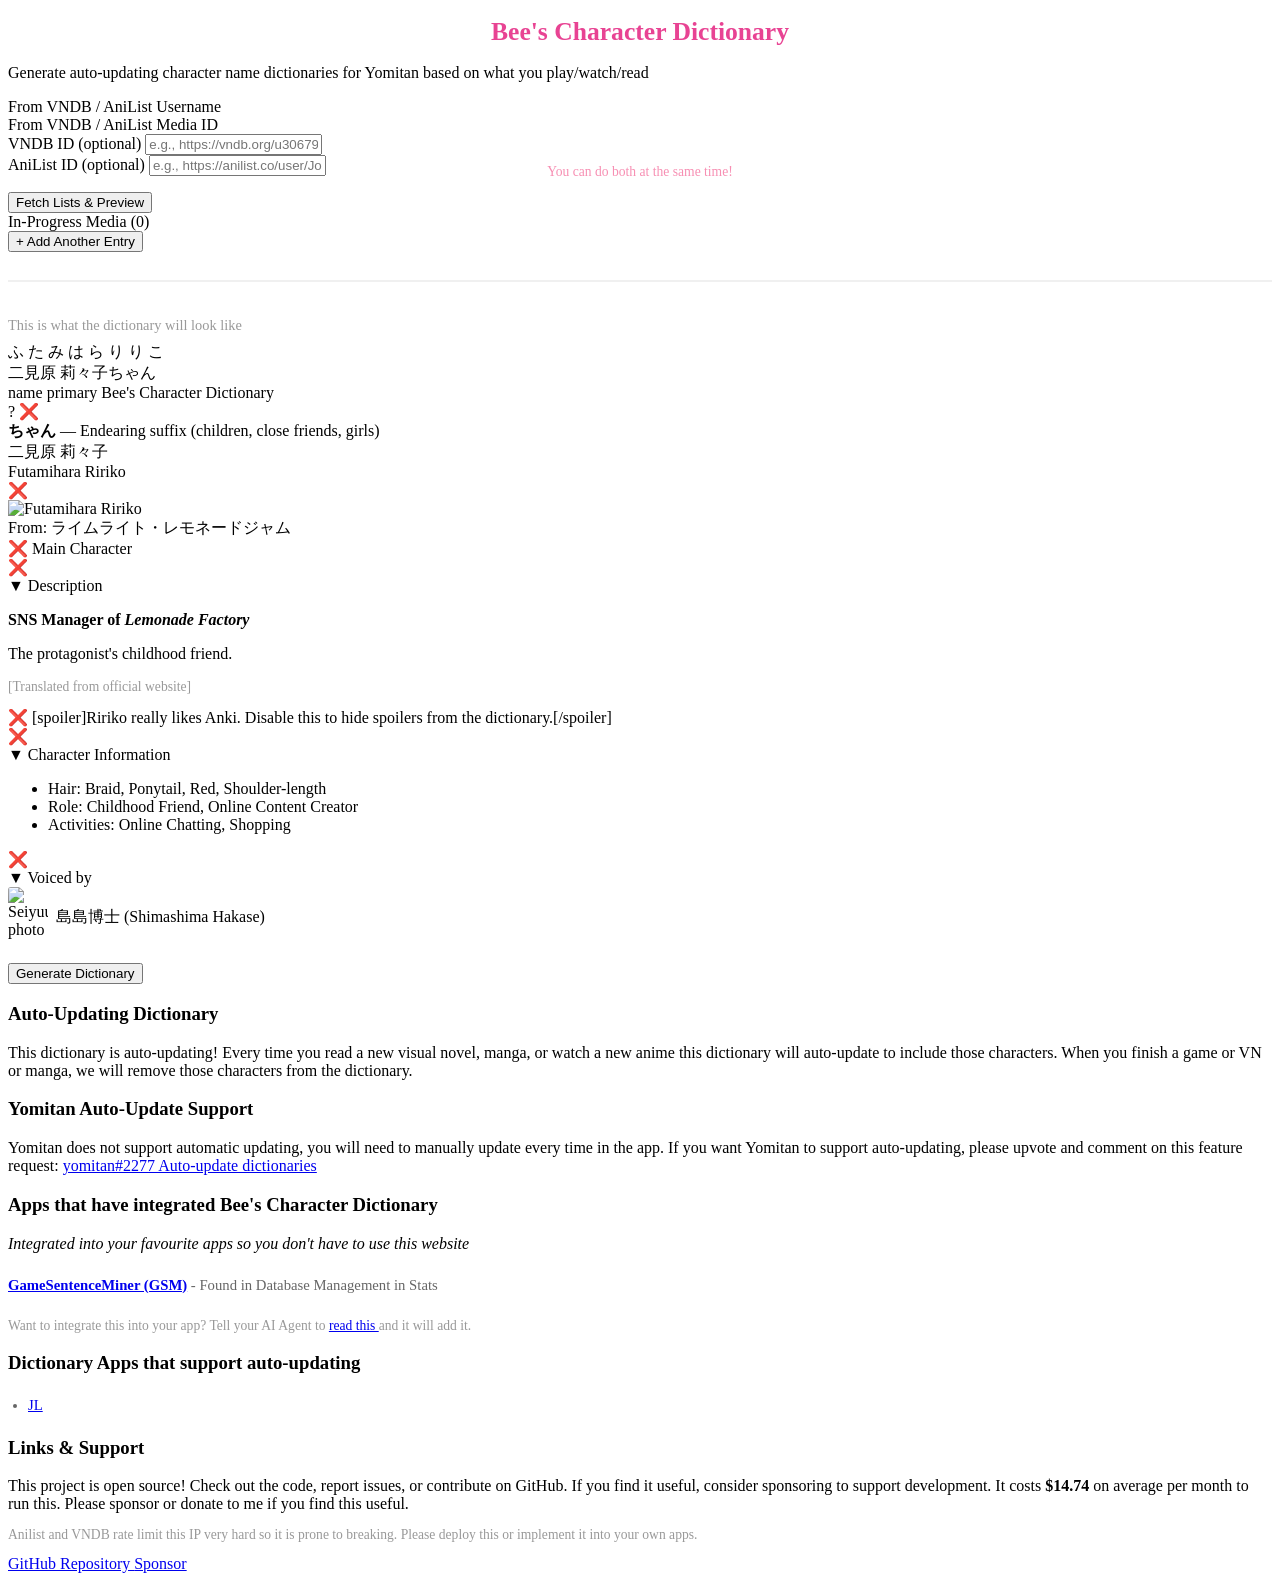
==== commit be878169: "cleanup copy" ====
--- a/yomitan-dict-builder/static/index.html
+++ b/yomitan-dict-builder/static/index.html
@@ -134,9 +134,7 @@
                                 <div class="yomitan-details-summary">&#9660; Description</div>
                                 <div class="yomitan-details-content">
                                     <p><strong>SNS Manager of <em>Lemonade Factory</em></strong></p>
-                                    <p>The protagonist's childhood friend.<br>
-                                    She doesn't sweat the small stuff and has an outspoken personality.<br>
-                                    Bad at waking up in the morning, she has the protagonist wake her up.</p>
+                                    <p>The protagonist's childhood friend.</p>
                                     <p style="font-size: 0.85em; color: #999;">[Translated from official website]</p>
 
                                     <!-- Spoiler block [nested toggle] -->
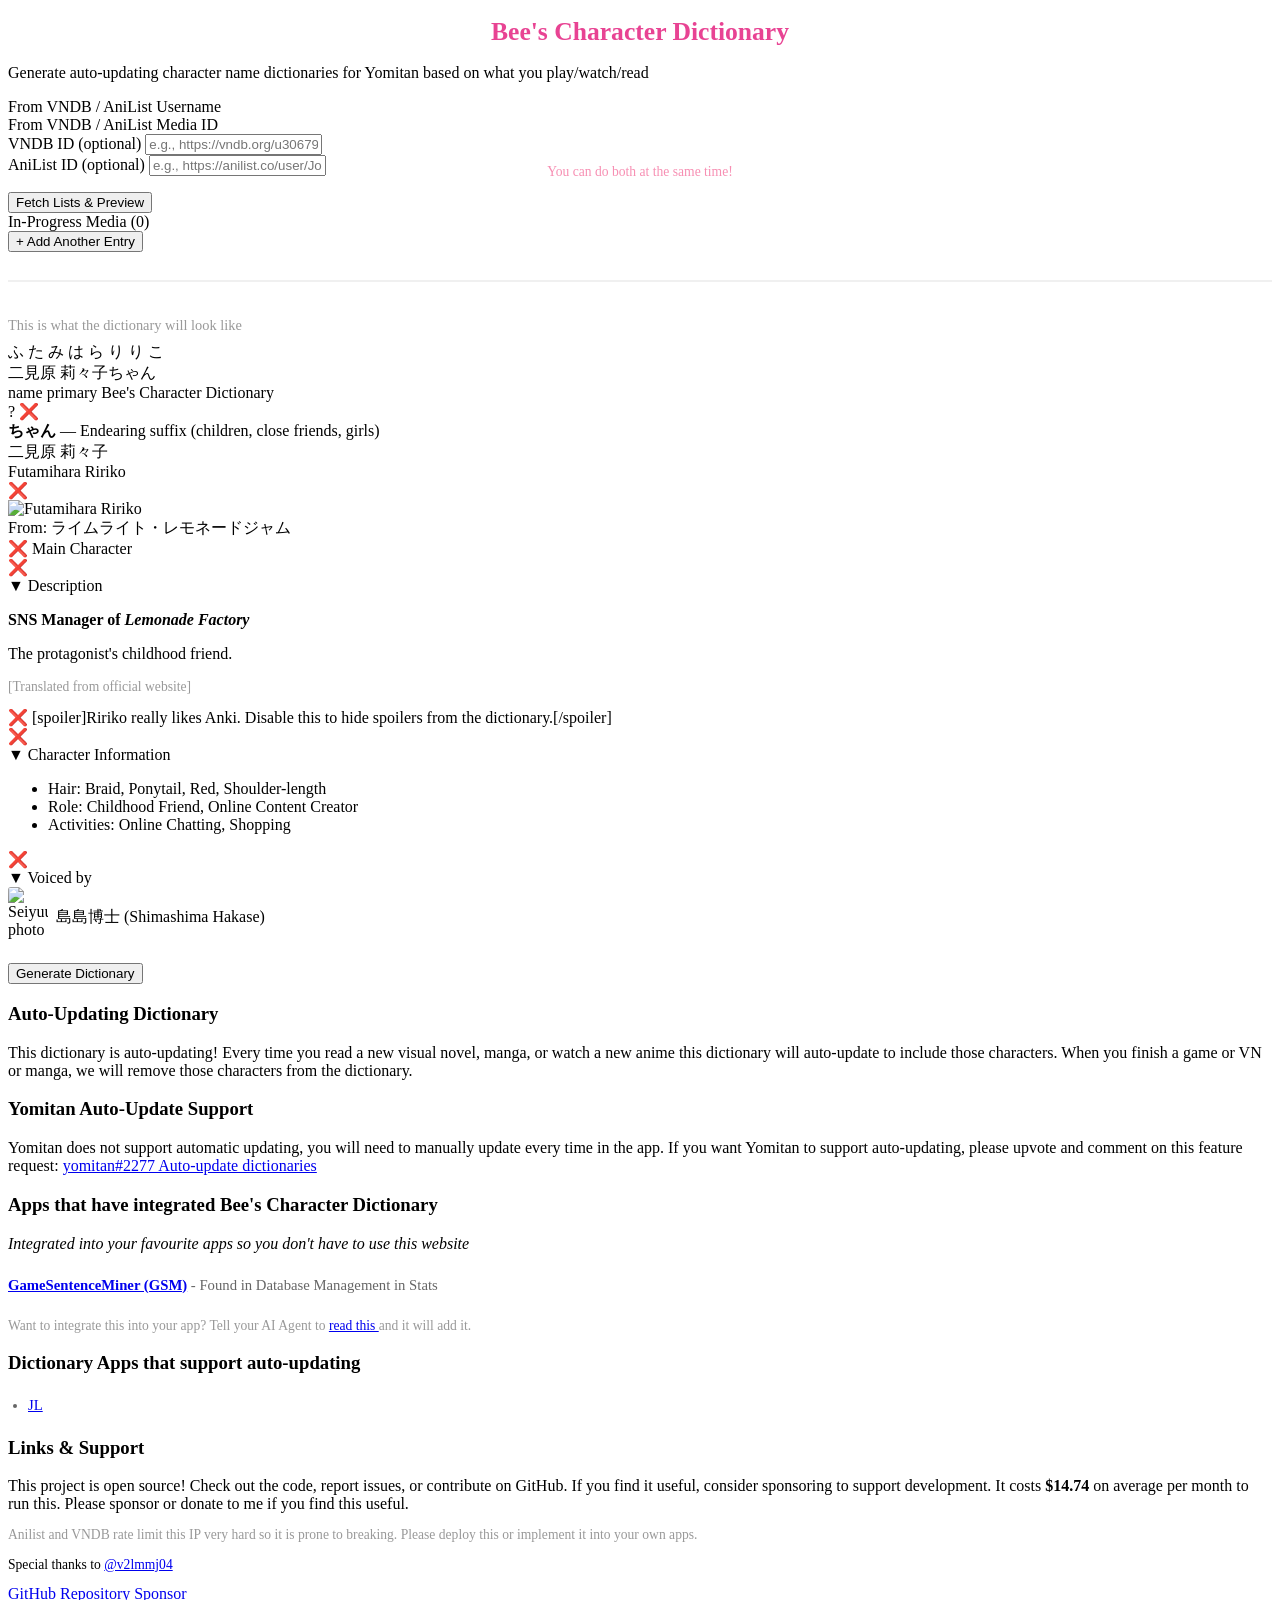
==== commit 8d08673f: "add features" ====
--- a/yomitan-dict-builder/static/index.html
+++ b/yomitan-dict-builder/static/index.html
@@ -252,6 +252,9 @@
             <p style="margin-bottom: 12px; font-size: 0.85em; color: #999;">
                 Anilist and VNDB rate limit this IP very hard so it is prone to breaking. Please deploy this or implement it into your own apps.
             </p>
+            <p style="margin-bottom: 12px; font-size: 0.85em;">
+                Special thanks to <a href="https://github.com/v2lmmj04" target="_blank" rel="noopener">@v2lmmj04</a>
+            </p>
             <div class="footer-links">
                 <a href="https://github.com/bee-san/Japanese_Character_Name_Dictionary" target="_blank" rel="noopener">
                     GitHub Repository
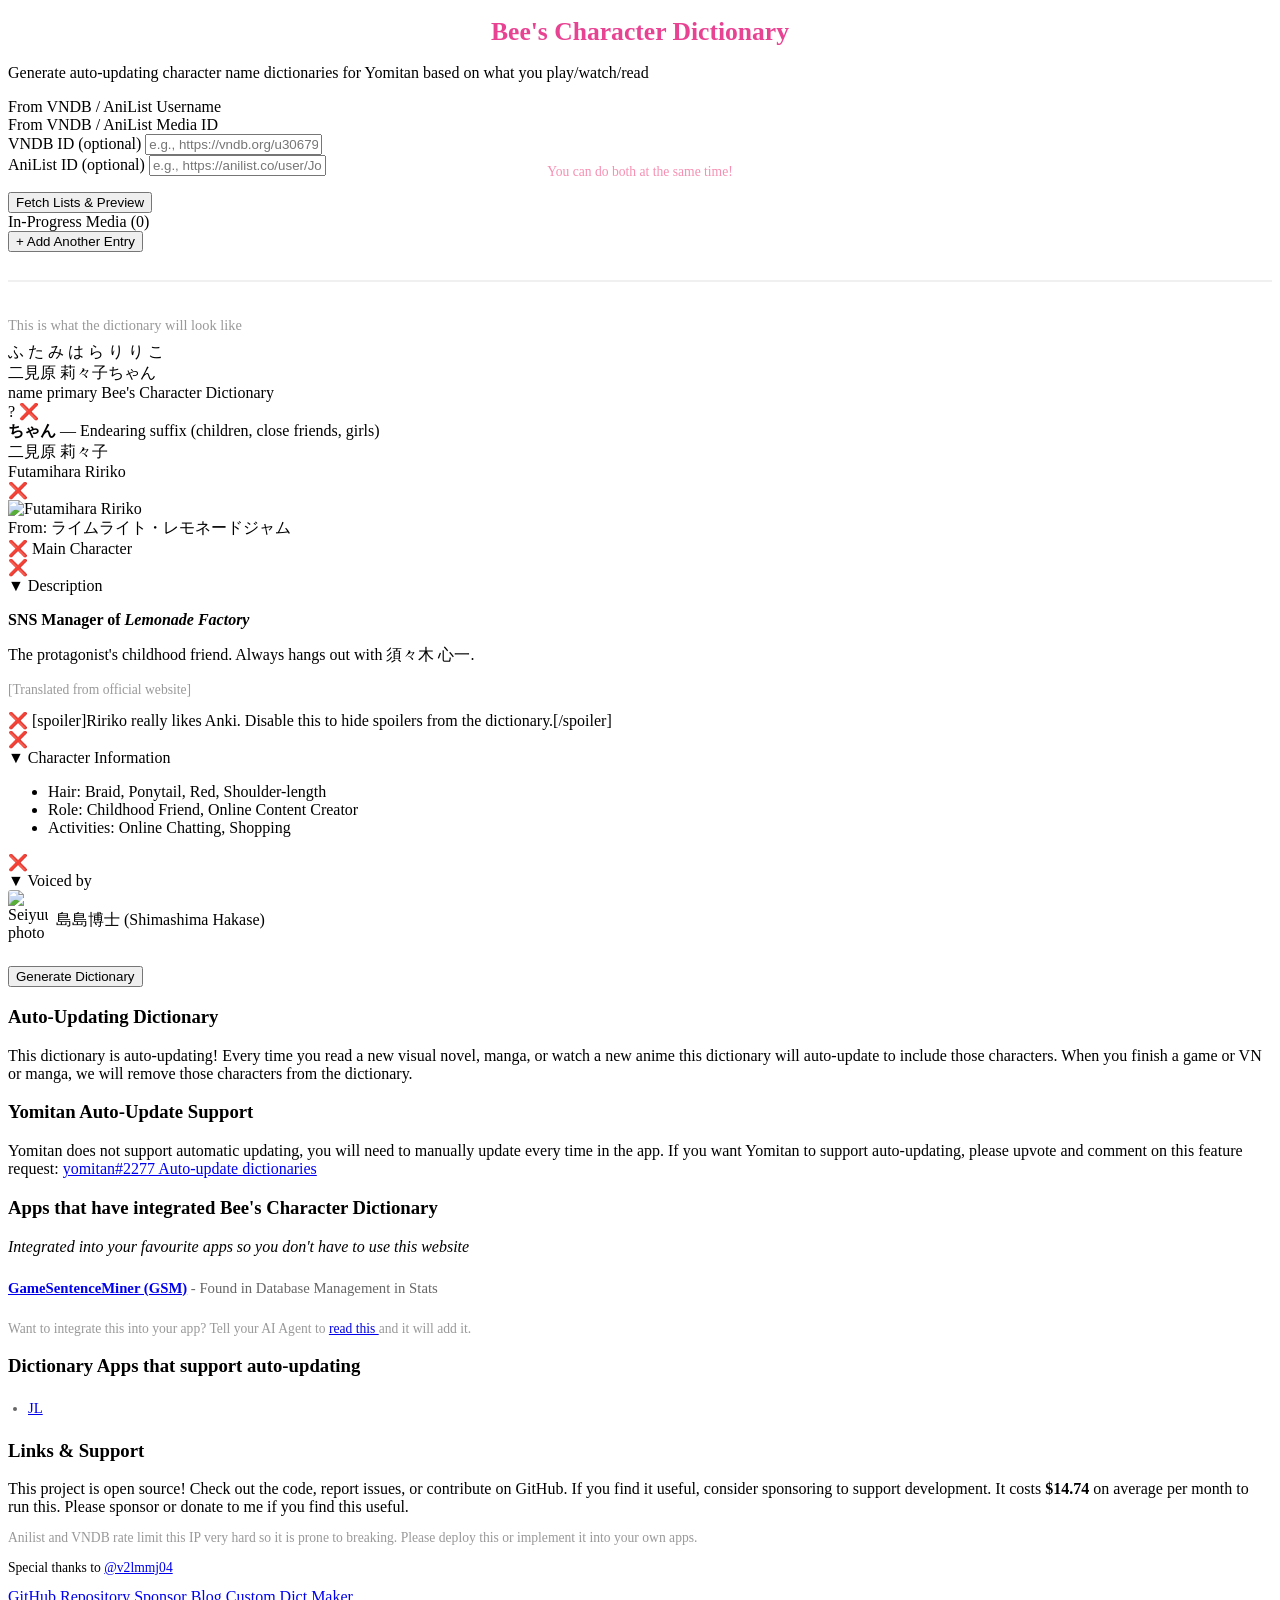
==== commit 873bf359: "Add cross-links, blog link, and ChatGPT tip - Main page: link to /custom (Custom Dict Maker) and Ske" ====
--- a/yomitan-dict-builder/static/index.html
+++ b/yomitan-dict-builder/static/index.html
@@ -53,11 +53,13 @@
                     <div class="form-group inline">
                         <div>
                             <label for="vndbUser">VNDB ID <span class="label-hint">(optional)</span></label>
-                            <input type="text" id="vndbUser" placeholder="e.g., https://vndb.org/u306797">
+                            <input type="text" id="vndbUser" placeholder="e.g., https://vndb.org/u306797" oninput="validateVndbUser()">
+                            <div class="input-hint" id="vndbUserHint"></div>
                         </div>
                         <div>
                             <label for="anilistUser">AniList ID <span class="label-hint">(optional)</span></label>
-                            <input type="text" id="anilistUser" placeholder="e.g., https://anilist.co/user/Josh">
+                            <input type="text" id="anilistUser" placeholder="e.g., https://anilist.co/user/Josh" oninput="validateAnilistUser()">
+                            <div class="input-hint" id="anilistUserHint"></div>
                         </div>
                     </div>
                     <p style="text-align: center; color: #f78fb3; font-size: 0.85em; margin-top: -12px; margin-bottom: 12px;">You can do both at the same time!</p>
@@ -129,19 +131,19 @@
 
                         <!-- Description [toggleable] -->
                         <div id="preview-description" class="toggle-section">
-                            <span class="toggle-btn" onclick="toggleSetting('description')" title="Click to disable">❌</span>
+                            <span class="toggle-btn" onclick="toggleSetting('description')" title="Click to disable">&#10060;</span>
                             <div class="yomitan-details">
                                 <div class="yomitan-details-summary">&#9660; Description</div>
                                 <div class="yomitan-details-content">
                                     <p><strong>SNS Manager of <em>Lemonade Factory</em></strong></p>
-                                    <p>The protagonist's childhood friend.</p>
+                                    <p>The protagonist's childhood friend. Always hangs out with 須々木 心一.</p>
                                     <p style="font-size: 0.85em; color: #999;">[Translated from official website]</p>
 
                                     <!-- Spoiler block [nested toggle] -->
                                     <div id="spoiler-wrapper">
                                         <div id="preview-spoilers" class="toggle-section" style="padding-right: 0;">
                                             <div class="yomitan-spoiler-block">
-                                                <span class="toggle-btn" onclick="event.stopPropagation(); toggleSetting('spoilers')" title="Click to disable (hide spoilers)" style="right: 6px; top: 6px;">❌</span>
+                                                <span class="toggle-btn" onclick="event.stopPropagation(); toggleSetting('spoilers')" title="Click to disable (hide spoilers)" style="right: 6px; top: 6px;">&#10060;</span>
                                                 [spoiler]Ririko really likes Anki. Disable this to hide spoilers from the dictionary.[/spoiler]
                                             </div>
                                         </div>
@@ -262,6 +264,12 @@
                 <a href="https://github.com/sponsors/bee-san" target="_blank" rel="noopener">
                     Sponsor
                 </a>
+                <a href="https://skerritt.blog" target="_blank" rel="noopener">
+                    Blog
+                </a>
+                <a href="/custom">
+                    Custom Dict Maker
+                </a>
             </div>
         </div>
     </div>
